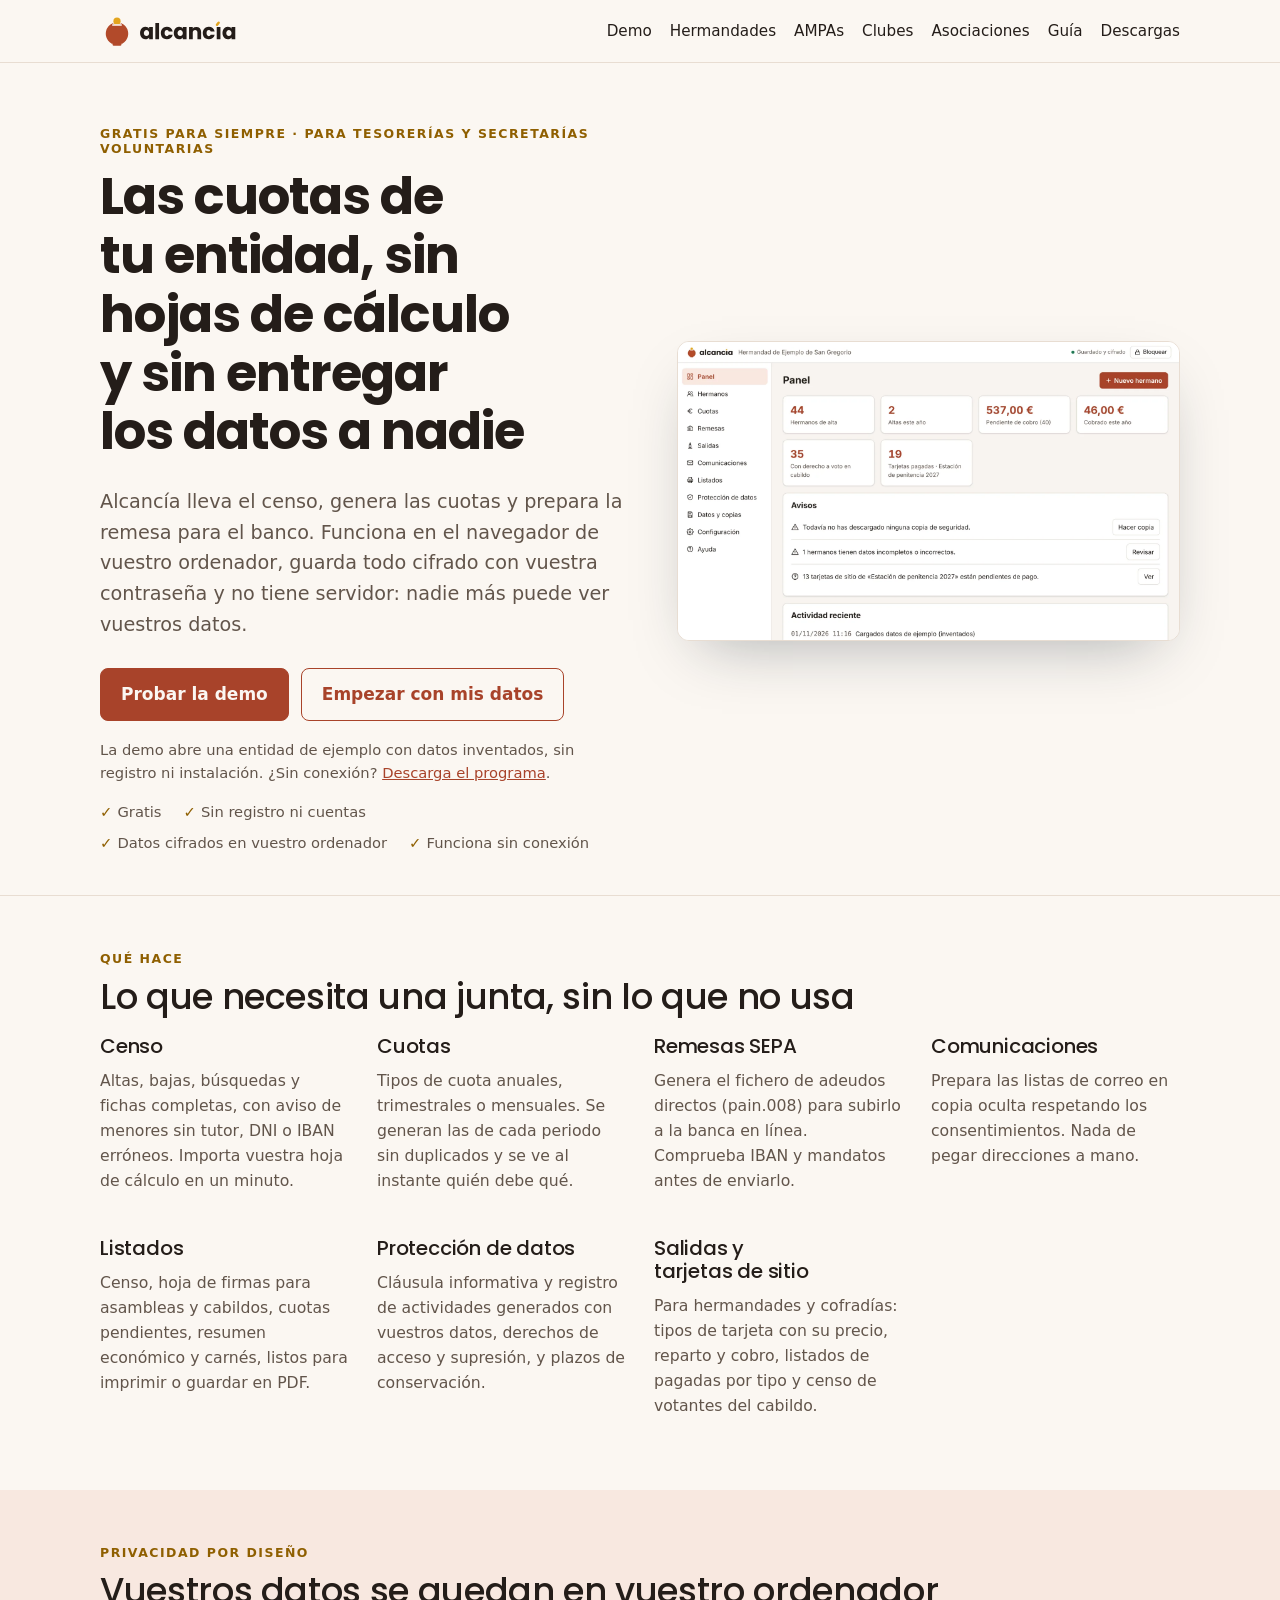
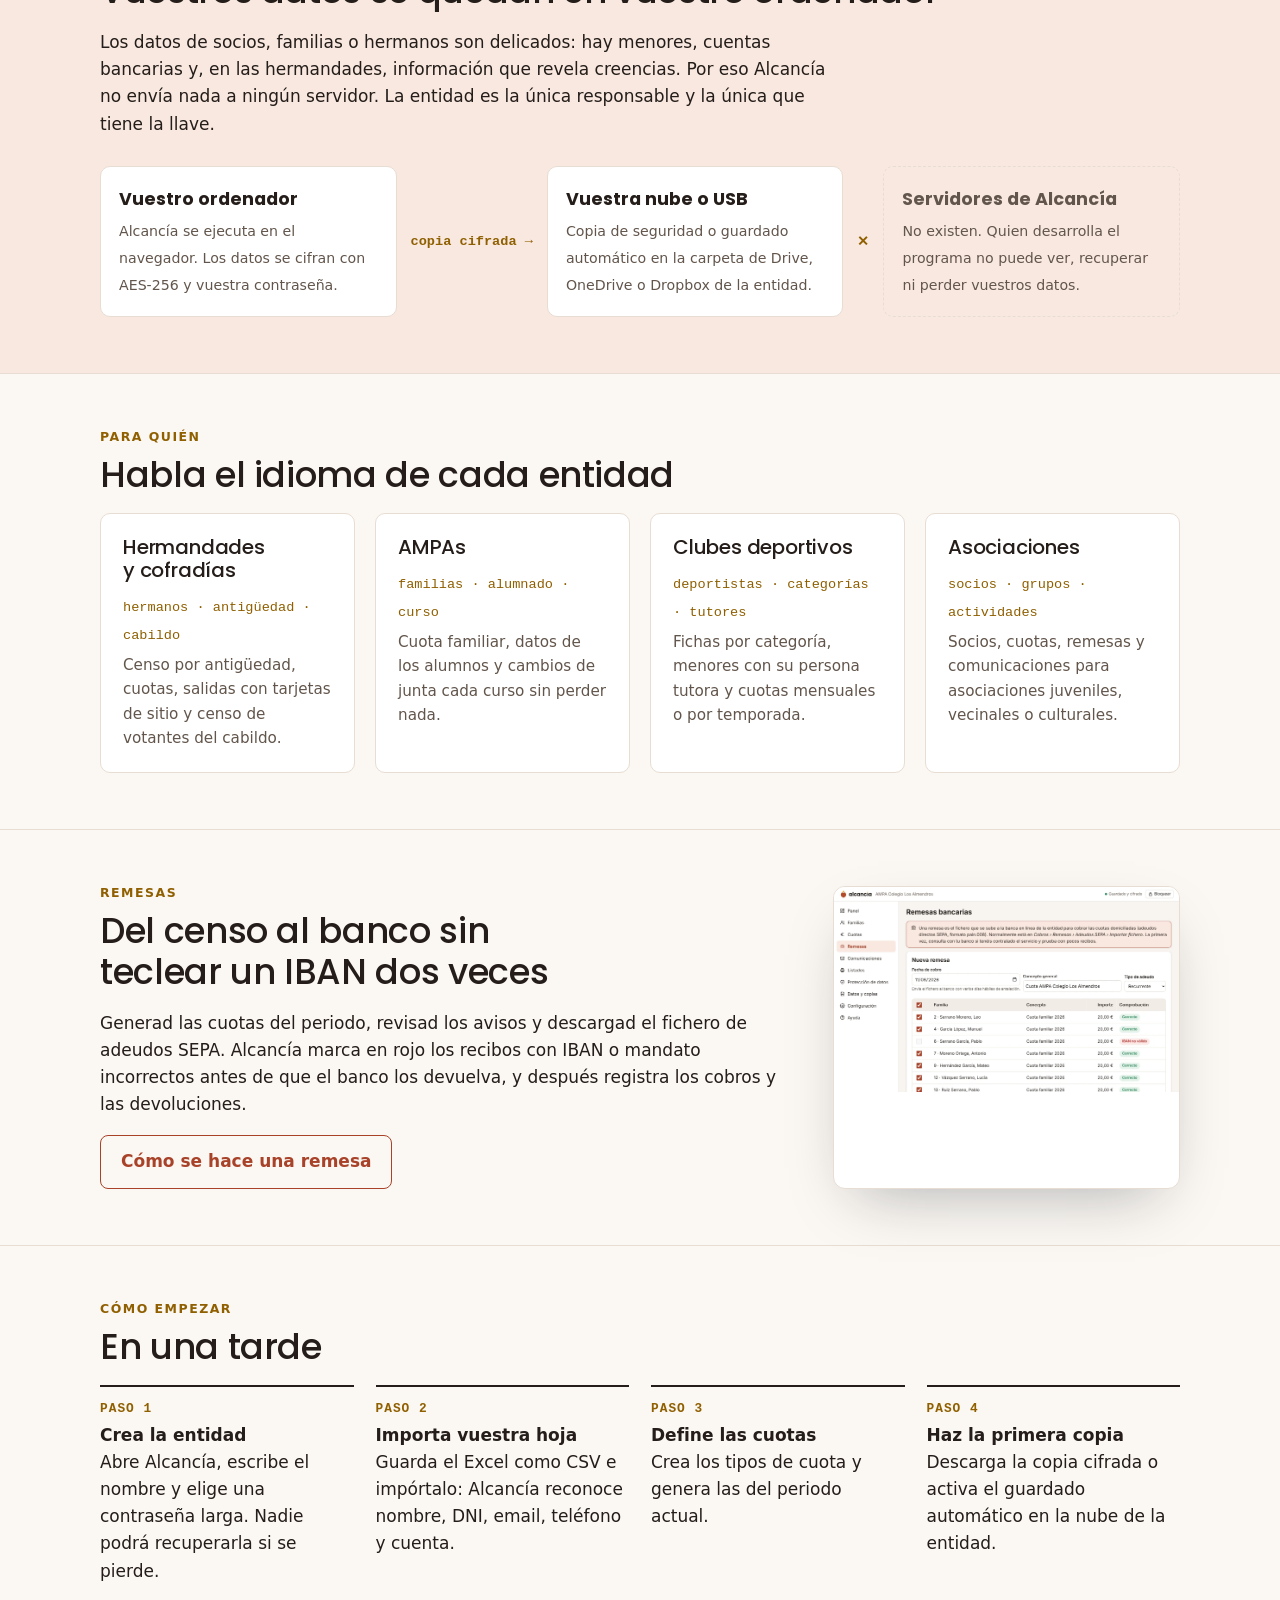
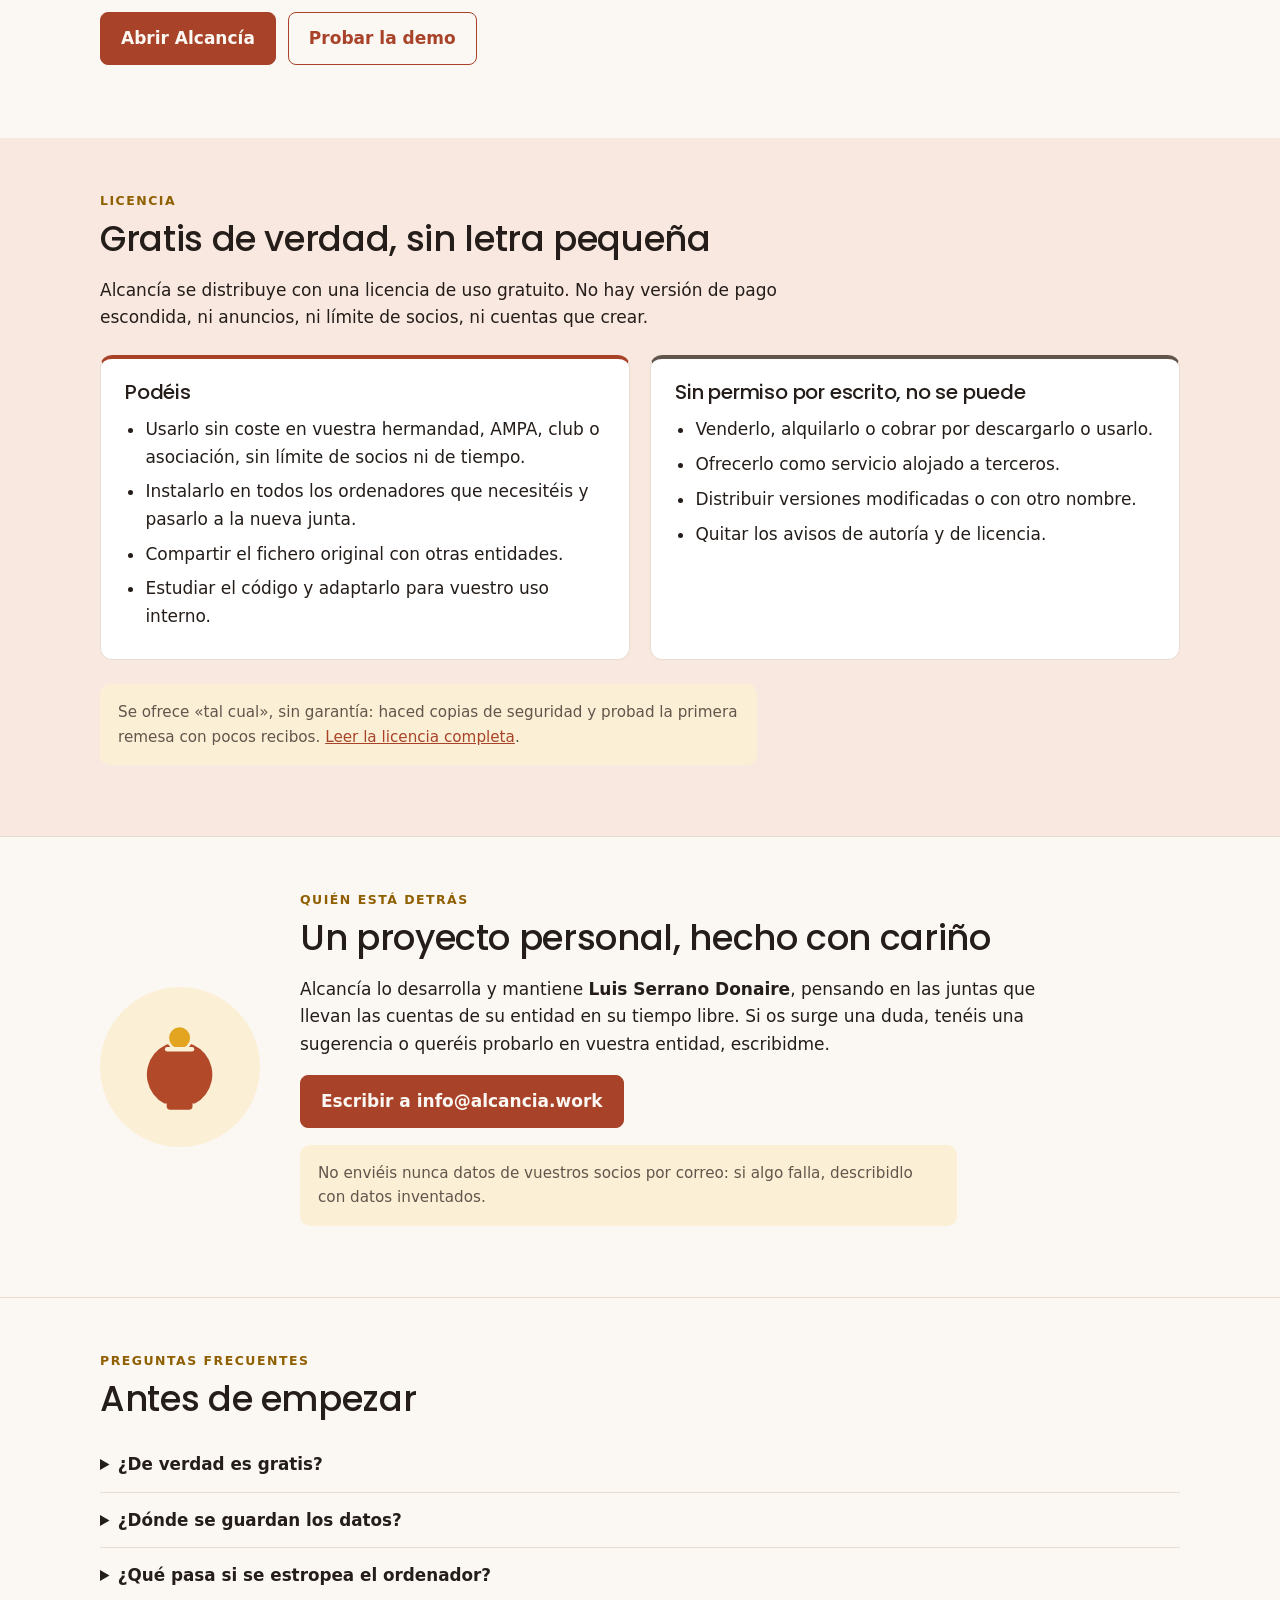
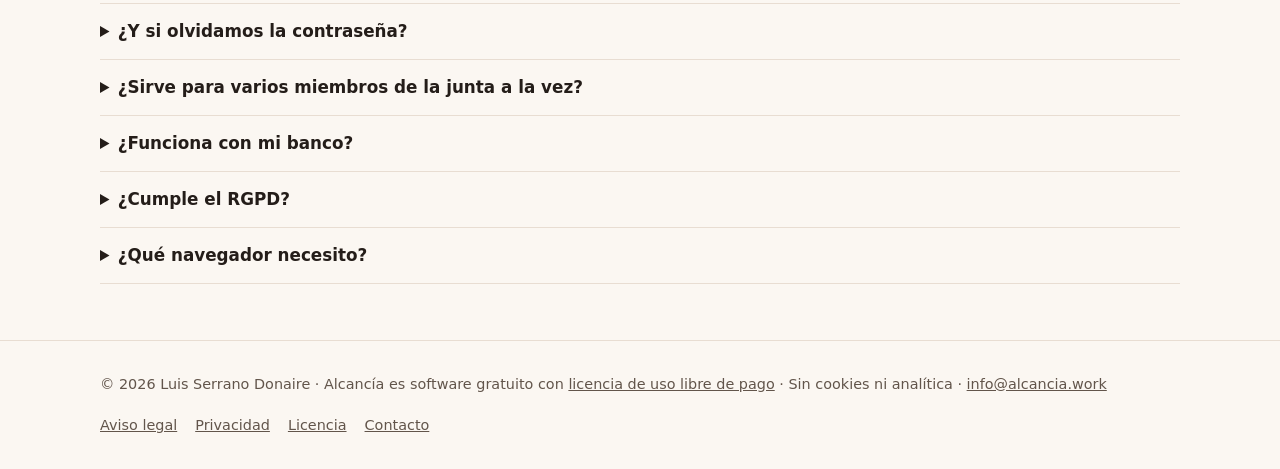
==== index.html @ 65de032d "v2.0 Versión inicial de Alcancía" ====
<!doctype html>
<html lang="es">
<head>
<meta charset="utf-8">
<meta name="viewport" content="width=device-width, initial-scale=1, viewport-fit=cover">
<title>Alcancía · Gestión de socios y cuotas</title>
<meta name="description" content="Alcancía: censo, cuotas, remesas SEPA y protección de datos para asociaciones, hermandades, AMPAs y clubes. Gratis, sin registro y con los datos en vuestro ordenador.">
<link rel="icon" href="data:image/svg+xml,%3Csvg xmlns=%22http://www.w3.org/2000/svg%22 viewBox=%220 0 100.0 100.0%22 width=%22100%22 height=%22100%22%3E%3Ctitle%3EAlcanc%C3%ADa%3C/title%3E%3Crect width=%22100%22 height=%22100%22 rx=%2222%22 fill=%22%23b24a2a%22/%3E%3Cg transform=%22translate%2815 15%29 scale%28.7%29%22%3E%3Cdefs%3E%3CclipPath id=%22ranura-a%22%3E%3Crect x=%220%22 y=%220%22 width=%22100%22 height=%2231%22/%3E%3C/clipPath%3E%3C/defs%3E%3Cpath fill=%22%23ffffff%22 d=%22M34.6 87.2A33 33 0 1 1 65.4 87.2Z%22/%3E%3Crect x=%2237%22 y=%2284.5%22 width=%2226%22 height=%229%22 rx=%223.5%22 fill=%22%23ffffff%22/%3E%3Cg clip-path=%22url%28%23ranura-a%29%22%3E%3Ccircle cx=%2250%22 cy=%2221%22 r=%2213.2%22 fill=%22%23b24a2a%22/%3E%3Ccircle cx=%2250%22 cy=%2221%22 r=%2210.6%22 fill=%22%23e3a51f%22/%3E%3C/g%3E%3Cpath d=%22M37.5 32.5H62.5%22 stroke=%22%23b24a2a%22 stroke-width=%224.6%22 stroke-linecap=%22round%22/%3E%3C/g%3E%3C/svg%3E">
<link rel="stylesheet" href="site.css">
</head>
<body>
<header class="cabecera"><div class="envoltorio"><a class="marca" href="index.html"><svg class="marca-logo" viewBox="0 0 405.9 100" role="img" aria-label="Alcancía" focusable="false"><defs><clipPath id="ranura-marca-logo"><rect x="0" y="0" width="100" height="31"/></clipPath></defs><path fill="var(--marca-barro,#b24a2a)" d="M34.6 87.2A33 33 0 1 1 65.4 87.2Z"/><rect x="37" y="84.5" width="26" height="9" rx="3.5" fill="var(--marca-barro,#b24a2a)"/><g clip-path="url(#ranura-marca-logo)"><circle cx="50" cy="21" r="13.2" fill="var(--marca-hueco,#fbf7f2)"/><circle cx="50" cy="21" r="10.6" fill="var(--marca-moneda,#e3a51f)"/></g><path d="M37.5 32.5H62.5" stroke="var(--marca-hueco,#fbf7f2)" stroke-width="4.6" stroke-linecap="round"/><path fill="var(--marca-tinta,#241d19)" d="M133.536 37.775999999999996Q137.312 37.775999999999996 140.16000000000003 39.312Q143.008 40.848 144.544 43.343999999999994V38.288H155.488V74.0H144.544V68.944Q142.944 71.44 140.096 72.976Q137.248 74.512 133.472 74.512Q129.12 74.512 125.536 72.24000000000001Q121.952 69.968 119.872 65.77600000000001Q117.792 61.584 117.792 56.08Q117.792 50.576 119.872 46.416Q121.952 42.256 125.536 40.016Q129.12 37.775999999999996 133.536 37.775999999999996ZM136.736 47.312Q133.472 47.312 131.2 49.647999999999996Q128.928 51.983999999999995 128.928 56.08Q128.928 60.176 131.2 62.576Q133.472 64.976 136.736 64.976Q140.0 64.976 142.272 62.608000000000004Q144.544 60.24 144.544 56.144Q144.544 52.048 142.272 49.68Q140.0 47.312 136.736 47.312ZM173.728 26.64V74.0H162.784V26.64ZM196.768 37.775999999999996Q203.488 37.775999999999996 208.0 41.296Q212.512 44.816 213.92000000000002 51.216H202.27200000000002Q200.8 47.120000000000005 196.57600000000002 47.120000000000005Q193.568 47.120000000000005 191.776 49.456Q189.984 51.792 189.984 56.144Q189.984 60.496 191.776 62.83200000000001Q193.568 65.168 196.57600000000002 65.168Q200.8 65.168 202.27200000000002 61.072H213.92000000000002Q212.512 67.344 207.96800000000002 70.928Q203.424 74.512 196.768 74.512Q191.52 74.512 187.45600000000002 72.27199999999999Q183.39200000000002 70.032 181.12 65.872Q178.848 61.712 178.848 56.144Q178.848 50.576 181.12 46.416Q183.39200000000002 42.256 187.45600000000002 40.016Q191.52 37.775999999999996 196.768 37.775999999999996ZM232.672 37.775999999999996Q236.448 37.775999999999996 239.296 39.312Q242.144 40.848 243.68 43.343999999999994V38.288H254.624V74.0H243.68V68.944Q242.07999999999998 71.44 239.23199999999997 72.976Q236.384 74.512 232.608 74.512Q228.256 74.512 224.672 72.24000000000001Q221.088 69.968 219.00799999999998 65.77600000000001Q216.928 61.584 216.928 56.08Q216.928 50.576 219.00799999999998 46.416Q221.088 42.256 224.672 40.016Q228.256 37.775999999999996 232.672 37.775999999999996ZM235.87199999999999 47.312Q232.608 47.312 230.336 49.647999999999996Q228.064 51.983999999999995 228.064 56.08Q228.064 60.176 230.336 62.576Q232.608 64.976 235.87199999999999 64.976Q239.136 64.976 241.40800000000002 62.608000000000004Q243.68 60.24 243.68 56.144Q243.68 52.048 241.40800000000002 49.68Q239.136 47.312 235.87199999999999 47.312ZM297.44 53.135999999999996V74.0H286.56V54.608000000000004Q286.56 51.024 284.704 49.04Q282.848 47.056 279.712 47.056Q276.576 47.056 274.72 49.04Q272.864 51.024 272.864 54.608000000000004V74.0H261.92V38.288H272.864V43.024Q274.528 40.656 277.34400000000005 39.28Q280.16 37.903999999999996 283.68 37.903999999999996Q289.952 37.903999999999996 293.696 41.967999999999996Q297.44 46.032 297.44 53.135999999999996ZM320.15999999999997 37.775999999999996Q326.88 37.775999999999996 331.392 41.296Q335.904 44.816 337.312 51.216H325.664Q324.192 47.120000000000005 319.96799999999996 47.120000000000005Q316.96 47.120000000000005 315.168 49.456Q313.376 51.792 313.376 56.144Q313.376 60.496 315.168 62.83200000000001Q316.96 65.168 319.96799999999996 65.168Q324.192 65.168 325.664 61.072H337.312Q335.904 67.344 331.36 70.928Q326.816 74.512 320.15999999999997 74.512Q314.912 74.512 310.84799999999996 72.27199999999999Q306.784 70.032 304.51199999999994 65.872Q302.23999999999995 61.712 302.23999999999995 56.144Q302.23999999999995 50.576 304.51199999999994 46.416Q306.784 42.256 310.84799999999996 40.016Q314.912 37.775999999999996 320.15999999999997 37.775999999999996Z M354.27200000000005 38.288V74.0H343.32800000000003V38.288Z M375.968 37.775999999999996Q379.744 37.775999999999996 382.592 39.312Q385.44 40.848 386.976 43.343999999999994V38.288H397.92V74.0H386.976V68.944Q385.37600000000003 71.44 382.528 72.976Q379.68 74.512 375.904 74.512Q371.552 74.512 367.968 72.24000000000001Q364.384 69.968 362.304 65.77600000000001Q360.224 61.584 360.224 56.08Q360.224 50.576 362.304 46.416Q364.384 42.256 367.968 40.016Q371.552 37.775999999999996 375.968 37.775999999999996ZM379.168 47.312Q375.904 47.312 373.632 49.647999999999996Q371.36 51.983999999999995 371.36 56.08Q371.36 60.176 373.632 62.576Q375.904 64.976 379.168 64.976Q382.432 64.976 384.704 62.608000000000004Q386.976 60.24 386.976 56.144Q386.976 52.048 384.704 49.68Q382.432 47.312 379.168 47.312Z"/><rect x="342.88" y="21.33" width="7.36" height="14.72" rx="3.68" fill="var(--marca-moneda,#e3a51f)" transform="rotate(40 346.56 28.69)"/></svg></a><nav aria-label="Principal"><a href="demo/">Demo</a><a href="hermandades.html">Hermandades</a><a href="ampas.html">AMPAs</a><a href="clubes.html">Clubes</a><a href="asociaciones.html">Asociaciones</a><a href="guia.html">Guía</a><a href="descargas.html">Descargas</a></nav></div></header>
<main>
<div class="envoltorio portada">
<div><p class="antetitulo">Gratis para siempre · Para tesorerías y secretarías voluntarias</p>
<h1>Las cuotas de tu entidad, sin hojas de cálculo y sin entregar los datos a nadie</h1>
<p class="entradilla">Alcancía lleva el censo, genera las cuotas y prepara la remesa para el banco. Funciona en el navegador de vuestro ordenador, guarda todo cifrado con vuestra contraseña y no tiene servidor: nadie más puede ver vuestros datos.</p>
<div class="acciones"><a class="boton lleno" href="demo/">Probar la demo</a><a class="boton" href="app/">Empezar con mis datos</a></div>
<p class="nota-demo">La demo abre una entidad de ejemplo con datos inventados, sin registro ni instalación. ¿Sin conexión? <a href="descargas.html">Descarga el programa</a>.</p>
<ul class="garantias"><li>Gratis</li><li>Sin registro ni cuentas</li><li>Datos cifrados en vuestro ordenador</li><li>Funciona sin conexión</li></ul></div>
<figure class="captura" style="margin:0"><img src="img/panel.webp" width="1600" height="950" alt="Panel de Alcancía con el número de hermanos de alta, las cuotas pendientes y los avisos de la hermandad de ejemplo"></figure>
</div>
<section class="seccion"><div class="envoltorio"><p class="antetitulo">Qué hace</p><h2>Lo que necesita una junta, sin lo que no usa</h2>
<div class="rejilla"><div class="funcion"><h3>Censo</h3><p>Altas, bajas, búsquedas y fichas completas, con aviso de menores sin tutor, DNI o IBAN erróneos. Importa vuestra hoja de cálculo en un minuto.</p></div><div class="funcion"><h3>Cuotas</h3><p>Tipos de cuota anuales, trimestrales o mensuales. Se generan las de cada periodo sin duplicados y se ve al instante quién debe qué.</p></div><div class="funcion"><h3>Remesas SEPA</h3><p>Genera el fichero de adeudos directos (pain.008) para subirlo a la banca en línea. Comprueba IBAN y mandatos antes de enviarlo.</p></div><div class="funcion"><h3>Comunicaciones</h3><p>Prepara las listas de correo en copia oculta respetando los consentimientos. Nada de pegar direcciones a mano.</p></div><div class="funcion"><h3>Listados</h3><p>Censo, hoja de firmas para asambleas y cabildos, cuotas pendientes, resumen económico y carnés, listos para imprimir o guardar en PDF.</p></div><div class="funcion"><h3>Protección de datos</h3><p>Cláusula informativa y registro de actividades generados con vuestros datos, derechos de acceso y supresión, y plazos de conservación.</p></div><div class="funcion"><h3>Salidas y tarjetas de sitio</h3><p>Para hermandades y cofradías: tipos de tarjeta con su precio, reparto y cobro, listados de pagadas por tipo y censo de votantes del cabildo.</p></div></div></div></section>
<section class="seccion tinte"><div class="envoltorio"><p class="antetitulo">Privacidad por diseño</p><h2>Vuestros datos se quedan en vuestro ordenador</h2>
<p>Los datos de socios, familias o hermanos son delicados: hay menores, cuentas bancarias y, en las hermandades, información que revela creencias. Por eso Alcancía no envía nada a ningún servidor. La entidad es la única responsable y la única que tiene la llave.</p>
<div class="esquema" aria-label="Esquema de dónde se guardan los datos">
<div class="nodo"><strong>Vuestro ordenador</strong><small>Alcancía se ejecuta en el navegador. Los datos se cifran con AES-256 y vuestra contraseña.</small></div>
<div class="flecha" aria-hidden="true">copia cifrada →</div>
<div class="nodo"><strong>Vuestra nube o USB</strong><small>Copia de seguridad o guardado automático en la carpeta de Drive, OneDrive o Dropbox de la entidad.</small></div>
<div class="flecha" aria-hidden="true">✕</div>
<div class="nodo tachado"><strong>Servidores de Alcancía</strong><small>No existen. Quien desarrolla el programa no puede ver, recuperar ni perder vuestros datos.</small></div>
</div></div></section>
<section class="seccion"><div class="envoltorio"><p class="antetitulo">Para quién</p><h2>Habla el idioma de cada entidad</h2>
<div class="perfiles"><a class="perfil" href="hermandades.html"><h3>Hermandades y cofradías</h3><span class="vocablos">hermanos · antigüedad · cabildo</span><p>Censo por antigüedad, cuotas, salidas con tarjetas de sitio y censo de votantes del cabildo.</p></a><a class="perfil" href="ampas.html"><h3>AMPAs</h3><span class="vocablos">familias · alumnado · curso</span><p>Cuota familiar, datos de los alumnos y cambios de junta cada curso sin perder nada.</p></a><a class="perfil" href="clubes.html"><h3>Clubes deportivos</h3><span class="vocablos">deportistas · categorías · tutores</span><p>Fichas por categoría, menores con su persona tutora y cuotas mensuales o por temporada.</p></a><a class="perfil" href="asociaciones.html"><h3>Asociaciones</h3><span class="vocablos">socios · grupos · actividades</span><p>Socios, cuotas, remesas y comunicaciones para asociaciones juveniles, vecinales o culturales.</p></a></div></div></section>
<section class="seccion"><div class="envoltorio ficha-perfil"><div><p class="antetitulo">Remesas</p><h2>Del censo al banco sin teclear un IBAN dos veces</h2>
<p>Generad las cuotas del periodo, revisad los avisos y descargad el fichero de adeudos SEPA. Alcancía marca en rojo los recibos con IBAN o mandato incorrectos antes de que el banco los devuelva, y después registra los cobros y las devoluciones.</p>
<a class="boton" href="guia.html#remesas">Cómo se hace una remesa</a></div>
<figure class="captura" style="margin:0"><img src="img/remesa.webp" width="1600" height="950" loading="lazy" alt="Pantalla de nueva remesa con los recibos seleccionados y uno marcado con IBAN no válido"></figure></div></section>
<section class="seccion"><div class="envoltorio"><p class="antetitulo">Cómo empezar</p><h2>En una tarde</h2>
<ol class="pasos"><li><strong>Crea la entidad</strong><br>Abre Alcancía, escribe el nombre y elige una contraseña larga. Nadie podrá recuperarla si se pierde.</li>
<li><strong>Importa vuestra hoja</strong><br>Guarda el Excel como CSV e impórtalo: Alcancía reconoce nombre, DNI, email, teléfono y cuenta.</li>
<li><strong>Define las cuotas</strong><br>Crea los tipos de cuota y genera las del periodo actual.</li>
<li><strong>Haz la primera copia</strong><br>Descarga la copia cifrada o activa el guardado automático en la nube de la entidad.</li></ol>
<div class="acciones"><a class="boton lleno" href="app/">Abrir Alcancía</a><a class="boton" href="demo/">Probar la demo</a></div></div></section>
<section class="seccion tinte" id="licencia"><div class="envoltorio"><p class="antetitulo">Licencia</p><h2>Gratis de verdad, sin letra pequeña</h2>
<p>Alcancía se distribuye con una licencia de uso gratuito. No hay versión de pago escondida, ni anuncios, ni límite de socios, ni cuentas que crear.</p>
<div class="licencia-cols">
<div class="lic si"><h3>Podéis</h3><ul><li>Usarlo sin coste en vuestra hermandad, AMPA, club o asociación, sin límite de socios ni de tiempo.</li><li>Instalarlo en todos los ordenadores que necesitéis y pasarlo a la nueva junta.</li><li>Compartir el fichero original con otras entidades.</li><li>Estudiar el código y adaptarlo para vuestro uso interno.</li></ul></div>
<div class="lic no"><h3>Sin permiso por escrito, no se puede</h3><ul><li>Venderlo, alquilarlo o cobrar por descargarlo o usarlo.</li><li>Ofrecerlo como servicio alojado a terceros.</li><li>Distribuir versiones modificadas o con otro nombre.</li><li>Quitar los avisos de autoría y de licencia.</li></ul></div>
</div>
<p class="nota">Se ofrece «tal cual», sin garantía: haced copias de seguridad y probad la primera remesa con pocos recibos. <a href="licencia.html">Leer la licencia completa</a>.</p></div></section>
<section class="seccion"><div class="envoltorio autor"><div class="autor-marca"><svg class="autor-simbolo" viewBox="0 0 100 100" aria-hidden="true" focusable="false"><defs><clipPath id="ranura-autor-simbolo"><rect x="0" y="0" width="100" height="31"/></clipPath></defs><path fill="var(--marca-barro, #b24a2a)" d="M34.6 87.2A33 33 0 1 1 65.4 87.2Z"/><rect x="37" y="84.5" width="26" height="9" rx="3.5" fill="var(--marca-barro, #b24a2a)"/><g clip-path="url(#ranura-autor-simbolo)"><circle cx="50" cy="21" r="13.2" fill="var(--marca-hueco, #fbf7f2)"/><circle cx="50" cy="21" r="10.6" fill="var(--marca-moneda, #e3a51f)"/></g><path d="M37.5 32.5H62.5" stroke="var(--marca-hueco, #fbf7f2)" stroke-width="4.6" stroke-linecap="round"/></svg></div><div>
<p class="antetitulo">Quién está detrás</p><h2>Un proyecto personal, hecho con cariño</h2>
<p>Alcancía lo desarrolla y mantiene <strong>Luis Serrano Donaire</strong>, pensando en las juntas que llevan las cuentas de su entidad en su tiempo libre. Si os surge una duda, tenéis una sugerencia o queréis probarlo en vuestra entidad, escribidme.</p>
<p class="contacto-autor"><a class="boton lleno" href="mailto:info@alcancia.work">Escribir a info@alcancia.work</a></p>
<p class="nota">No enviéis nunca datos de vuestros socios por correo: si algo falla, describidlo con datos inventados.</p></div></div></section>
<section class="seccion"><div class="envoltorio"><p class="antetitulo">Preguntas frecuentes</p><h2>Antes de empezar</h2>
<details><summary>¿De verdad es gratis?</summary><p>Sí. La versión que funciona en vuestro ordenador es gratuita para entidades sin ánimo de lucro. Si en el futuro hay una versión en la nube para varias personas de la junta, será opcional.</p></details><details><summary>¿Dónde se guardan los datos?</summary><p>En el navegador del ordenador donde trabajáis, cifrados con vuestra contraseña. Además podéis descargar copias cifradas o activar el guardado automático en un fichero dentro de la nube de la entidad.</p></details><details><summary>¿Qué pasa si se estropea el ordenador?</summary><p>Abrís la última copia en otro ordenador con la misma contraseña. Por eso el programa os recuerda hacer copia cada semana.</p></details><details><summary>¿Y si olvidamos la contraseña?</summary><p>No se puede recuperar: es lo que garantiza que nadie más pueda leer los datos. Guardadla en un lugar seguro de la entidad y cambiadla en cada relevo de junta.</p></details><details><summary>¿Sirve para varios miembros de la junta a la vez?</summary><p>Cada persona trabaja con su copia; para compartir, se entrega la copia cifrada. Si preferís sincronizar, activad el guardado automático en una carpeta compartida y trabajad por turnos.</p></details><details><summary>¿Funciona con mi banco?</summary><p>El fichero de remesas sigue el estándar europeo de adeudos directos SEPA (pain.008.001.02) que aceptan los bancos españoles. La primera vez, comprobad con vuestra oficina que tenéis contratado el servicio de adeudos y probad con pocos recibos.</p></details><details><summary>¿Cumple el RGPD?</summary><p>Alcancía os ayuda a cumplirlo: cifra los datos, no los cede a nadie, genera la cláusula informativa y el registro de actividades y permite atender los derechos de acceso y supresión. La responsable del tratamiento es siempre la entidad; en Descargas tenéis un kit de plantillas.</p></details><details><summary>¿Qué navegador necesito?</summary><p>Chrome o Edge actualizados, en Windows, macOS o Linux. Firefox y Safari funcionan, pero no permiten el guardado automático en un fichero.</p></details></div></section>
</main>
<footer class="pie"><div class="envoltorio"><span>© 2026 Luis Serrano Donaire · Alcancía es software gratuito con <a href="licencia.html">licencia de uso libre de pago</a> · Sin cookies ni analítica · <a href="mailto:info@alcancia.work">info@alcancia.work</a></span>
<nav aria-label="Legal"><a href="aviso-legal.html">Aviso legal</a><a href="privacidad.html">Privacidad</a><a href="licencia.html">Licencia</a><a href="guia.html#contacto">Contacto</a></nav></div></footer>
</body>
</html>
---- site.css ----
/* Alcancía · web del proyecto
   Identidad: barro de alcancía (terracota), el oro de la moneda y papel cálido. Títulos en Poppins.
   La web no carga nada de terceros (coherente con la promesa de privacidad): la fuente se sirve desde aquí. */
@font-face { font-family: "Poppins"; font-weight: 500; font-style: normal; font-display: swap; src: url(fuentes/poppins-500.woff) format("woff"); }
@font-face { font-family: "Poppins"; font-weight: 700; font-style: normal; font-display: swap; src: url(fuentes/poppins-700.woff) format("woff"); }
:root {
  --papel: #fbf7f2; --superficie: #ffffff; --tinta: #241d19; --tinta-2: #62554b; --linea: #e8ddd2;
  --azul: #a8432a; --azul-suave: #f8e8e0; --sello: #8f5f00; --sello-suave: #fbf0d6;
  --marca-barro: #b24a2a; --marca-moneda: #e3a51f; --marca-canto: #b97f0c; --marca-tinta: #241d19; --marca-hueco: var(--papel);
  --f-titulo: "Poppins", system-ui, -apple-system, "Segoe UI", Roboto, sans-serif;
  --f-texto: system-ui, -apple-system, "Segoe UI", Roboto, Ubuntu, "Helvetica Neue", Arial, sans-serif;
  --f-dato: ui-monospace, "SF Mono", Consolas, "Liberation Mono", monospace;
  color-scheme: light;
}
@media (prefers-color-scheme: dark) {
  :root { --papel: #17120f; --superficie: #211a16; --tinta: #f3ece6; --tinta-2: #bcaea2; --linea: #3a2f28;
    --azul: #f0906c; --azul-suave: #3b2219; --sello: #f2c35a; --sello-suave: #3a2c10;
    --marca-barro: #f0906c; --marca-moneda: #f2c35a; --marca-tinta: #f3ece6; color-scheme: dark; }
}
* { box-sizing: border-box; }
html { scroll-behavior: smooth; }
@media (prefers-reduced-motion: reduce) { html { scroll-behavior: auto; } }
body { margin: 0; background: var(--papel); color: var(--tinta); font: 17px/1.6 var(--f-texto); }
a { color: var(--azul); }
:focus-visible { outline: 3px solid var(--sello); outline-offset: 2px; }
img { max-width: 100%; height: auto; display: block; }
.envoltorio { max-width: 1120px; margin: 0 auto; padding-left: max(20px, env(safe-area-inset-left, 0px)); padding-right: max(20px, env(safe-area-inset-right, 0px)); }
h1, h2, h3 { font-family: var(--f-titulo); font-weight: 700; line-height: 1.15; text-wrap: balance; margin: 0 0 .5em; }
h1 { font-size: clamp(2rem, 4.4vw, 3.2rem); letter-spacing: -.02em; }
h2, h3 { font-weight: 500; letter-spacing: -.01em; }
h2 { font-size: clamp(1.6rem, 3vw, 2.2rem); }
h3 { font-size: 1.25rem; }
p { margin: 0 0 1em; max-width: 68ch; }
.antetitulo { font: 600 .78rem/1.2 var(--f-texto); text-transform: uppercase; letter-spacing: .12em; color: var(--sello); margin-bottom: .8em; }

/* cabecera */
.cabecera { border-bottom: 1px solid var(--linea); background: var(--papel); position: sticky; top: 0; z-index: 5; }
.cabecera .envoltorio { display: flex; align-items: center; gap: 22px; padding-block: 14px; flex-wrap: wrap; }
.marca { display: flex; align-items: center; gap: 10px; font: 700 1.25rem var(--f-titulo); color: var(--tinta); text-decoration: none; }
.marca svg.marca-logo { width: auto; height: 34px; display: block; }
.cabecera nav { display: flex; gap: 18px; flex-wrap: wrap; flex: 1; justify-content: flex-end; }
.cabecera nav a { color: var(--tinta); text-decoration: none; font-size: .95rem; }
.cabecera nav a:hover, .cabecera nav a[aria-current] { color: var(--azul); text-decoration: underline; text-underline-offset: 4px; }

.boton { display: inline-flex; align-items: center; gap: 8px; padding: 12px 20px; border-radius: 8px; font-weight: 600; text-decoration: none; border: 1.5px solid var(--azul); color: var(--azul); background: transparent; }
.boton.lleno { background: var(--azul); color: var(--papel); }
.boton:hover { filter: brightness(1.08); }
.acciones { display: flex; gap: 12px; flex-wrap: wrap; margin: 1.6em 0 1em; }

/* portada */
.portada { padding-block: 64px 40px; display: grid; grid-template-columns: 1.05fr 1fr; gap: 48px; align-items: center; }
.portada > * { min-width: 0; }
.entradilla { font-size: 1.2rem; color: var(--tinta-2); }
.garantias { list-style: none; padding: 0; margin: 0; display: flex; gap: 8px 22px; flex-wrap: wrap; font-size: .92rem; color: var(--tinta-2); }
.garantias li::before { content: "✓ "; color: var(--sello); font-weight: 700; }
.captura { border-radius: 12px; border: 1px solid var(--linea); box-shadow: 0 24px 60px -24px rgba(20, 33, 46, .35); overflow: hidden; background: var(--superficie); }
@media (max-width: 880px) { .portada { grid-template-columns: 1fr; padding-block: 36px 24px; } }

.seccion { padding-block: 56px; border-top: 1px solid var(--linea); }
.seccion.tinte { background: var(--azul-suave); border-top: 0; }
.rejilla { display: grid; gap: 28px; grid-template-columns: repeat(auto-fit, minmax(240px, 1fr)); }
.rejilla > * { min-width: 0; }
.funcion h3 { display: flex; gap: 10px; align-items: baseline; }
.funcion h3 span { font: 600 .8rem var(--f-dato); color: var(--sello); }
.funcion p { color: var(--tinta-2); font-size: .98rem; }

/* esquema de privacidad */
.esquema { display: grid; grid-template-columns: 1fr auto 1fr auto 1fr; gap: 14px; align-items: center; margin-top: 28px; }
.nodo { background: var(--superficie); border: 1px solid var(--linea); border-radius: 10px; padding: 18px; min-width: 0; }
.nodo strong { display: block; font-family: var(--f-titulo); font-size: 1.1rem; margin-bottom: 4px; }
.nodo small { color: var(--tinta-2); }
.nodo.tachado { border-style: dashed; color: var(--tinta-2); background: transparent; }
.flecha { font: 600 .85rem var(--f-dato); color: var(--sello); text-align: center; }
@media (max-width: 780px) { .esquema { grid-template-columns: 1fr; } .flecha { transform: none; } }

.perfiles { display: grid; gap: 20px; grid-template-columns: repeat(auto-fit, minmax(220px, 1fr)); }
.perfil { display: block; padding: 22px; border: 1px solid var(--linea); border-radius: 10px; background: var(--superficie); text-decoration: none; color: var(--tinta); }
.perfil:hover { border-color: var(--azul); }
.perfil .vocablos { font: .85rem var(--f-dato); color: var(--sello); }
.perfil p { color: var(--tinta-2); font-size: .95rem; margin: .4em 0 0; }

.pasos { counter-reset: paso; list-style: none; padding: 0; display: grid; gap: 22px; grid-template-columns: repeat(auto-fit, minmax(230px, 1fr)); }
.pasos li { counter-increment: paso; border-top: 2px solid var(--tinta); padding-top: 14px; }
.pasos li::before { content: "Paso " counter(paso); display: block; font: 600 .8rem var(--f-dato); color: var(--sello); text-transform: uppercase; letter-spacing: .08em; margin-bottom: 6px; }

details { border-bottom: 1px solid var(--linea); padding: 14px 0; }
summary { cursor: pointer; font-weight: 600; font-size: 1.05rem; }
details p { margin: .6em 0 0; color: var(--tinta-2); }

.ficha-perfil { display: grid; grid-template-columns: 2fr 1fr; gap: 40px; }
.ficha-perfil > * { min-width: 0; }
.tabla { overflow-x: auto; }
.tabla table { border-collapse: collapse; width: 100%; font-size: .95rem; }
.tabla th, .tabla td { text-align: left; padding: 10px 12px; border-bottom: 1px solid var(--linea); vertical-align: top; }
.tabla th { font-weight: 600; background: var(--azul-suave); }
.nota { background: var(--sello-suave); border-left: 0; border-radius: 10px; padding: 16px 18px; font-size: .95rem; }
@media (max-width: 880px) { .ficha-perfil { grid-template-columns: 1fr; } }

.documento { max-width: 760px; padding-block: 48px; }
.documento h2 { margin-top: 1.6em; font-size: 1.5rem; }
.documento li { margin-bottom: .4em; }
code, .dato { font-family: var(--f-dato); font-size: .92em; background: var(--azul-suave); padding: 1px 6px; border-radius: 4px; }

.pie { border-top: 1px solid var(--linea); padding-block: 32px; font-size: .9rem; color: var(--tinta-2); }
.pie .envoltorio { display: flex; gap: 18px 32px; flex-wrap: wrap; justify-content: space-between; }
.pie nav { display: flex; gap: 18px; flex-wrap: wrap; }
.pie a { color: var(--tinta-2); }

/* licencia y autoría (portada) */
.licencia-cols { display: grid; grid-template-columns: repeat(auto-fit, minmax(280px, 1fr)); gap: 20px; margin: 24px 0; }
.lic { background: var(--superficie); border: 1px solid var(--linea); border-radius: 12px; padding: 22px 24px; min-width: 0; }
.lic h3 { margin-bottom: .6em; }
.lic ul { margin: 0; padding-left: 1.2em; } .lic li { margin-bottom: .45em; }
.lic.si { border-top: 4px solid var(--azul); } .lic.no { border-top: 4px solid var(--tinta-2); }
.nota { color: var(--tinta-2); font-size: .95rem; }
.autor { display: grid; grid-template-columns: 160px 1fr; gap: 40px; align-items: center; }
.autor > div { min-width: 0; }
.autor-marca { background: var(--sello-suave); border-radius: 50%; aspect-ratio: 1; display: grid; place-items: center; max-width: 160px; --marca-hueco: var(--sello-suave); }
.autor-simbolo { width: 62%; height: auto; }
@media (max-width: 640px) { .autor { grid-template-columns: 1fr; gap: 20px; } .autor-marca { max-width: 110px; } }
.pie a { color: inherit; }
.nota-demo { color: var(--tinta-2); font-size: .92rem; margin-top: 12px; }
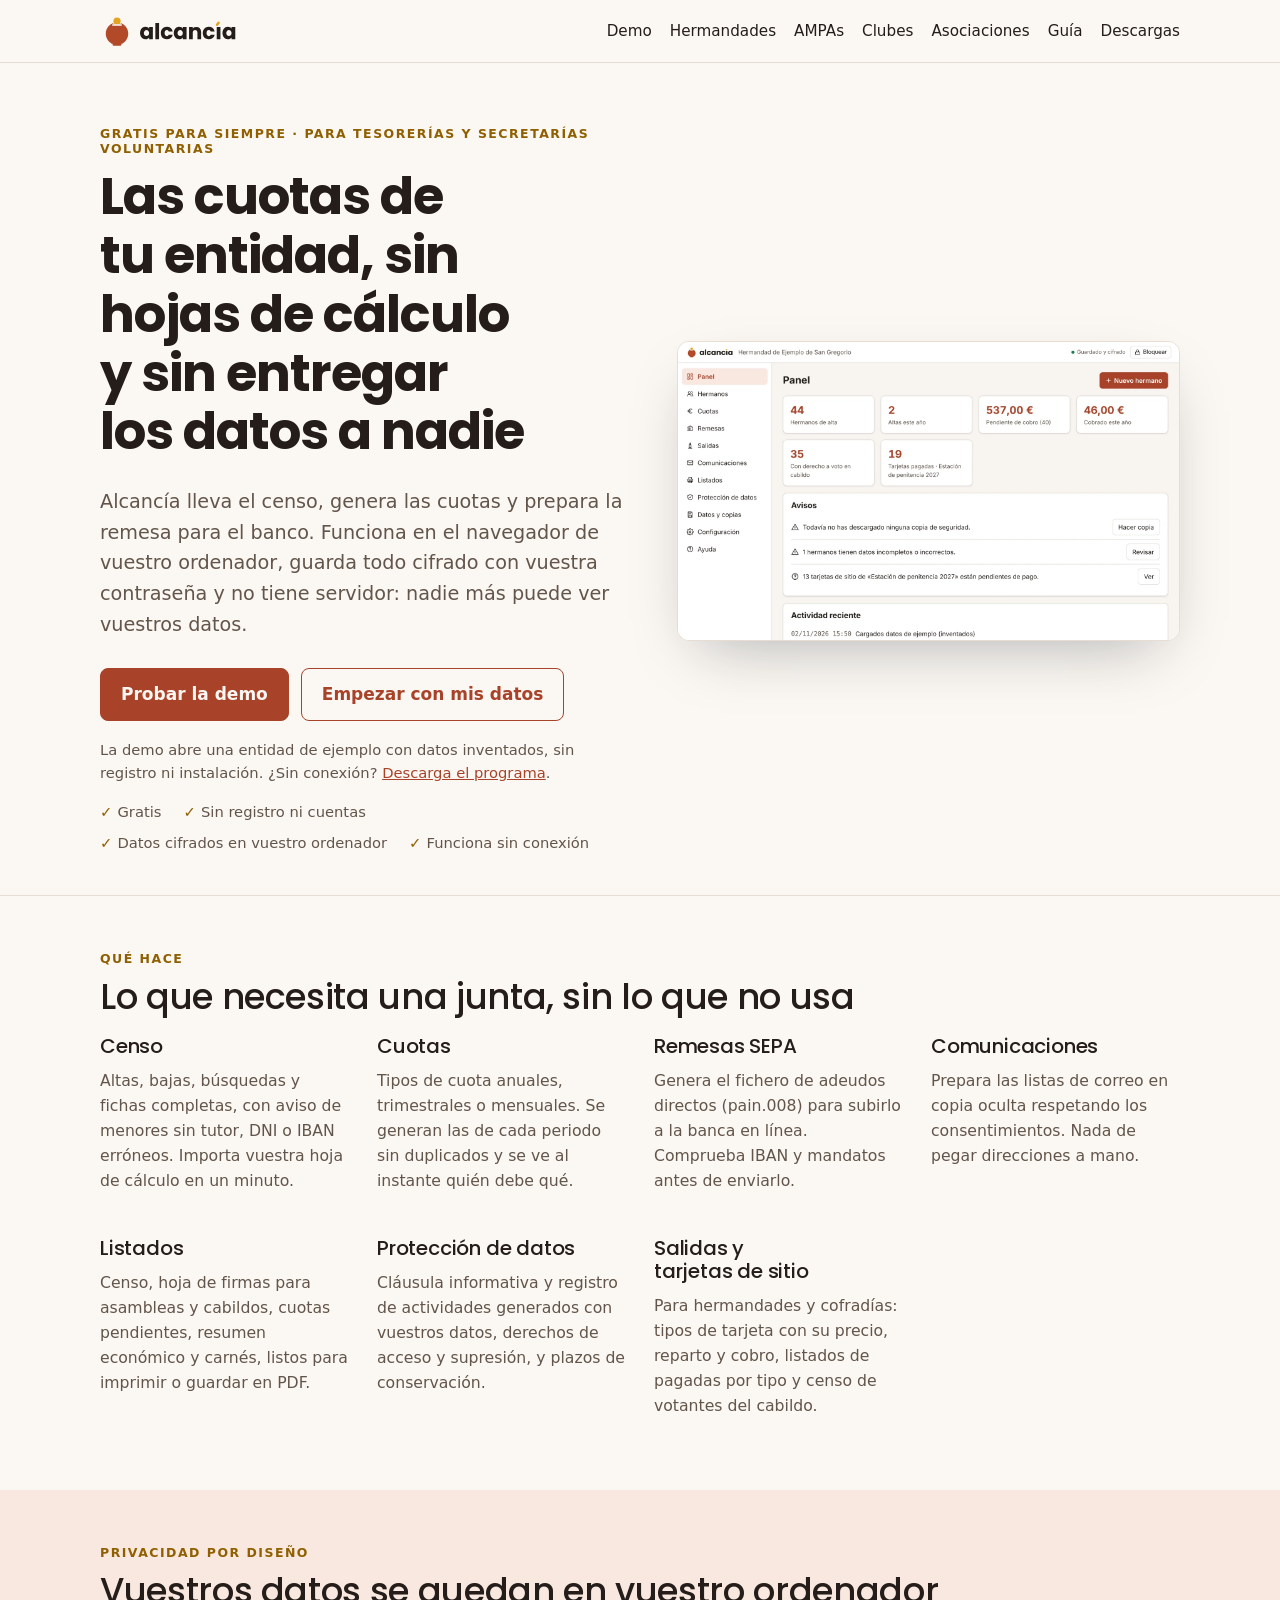
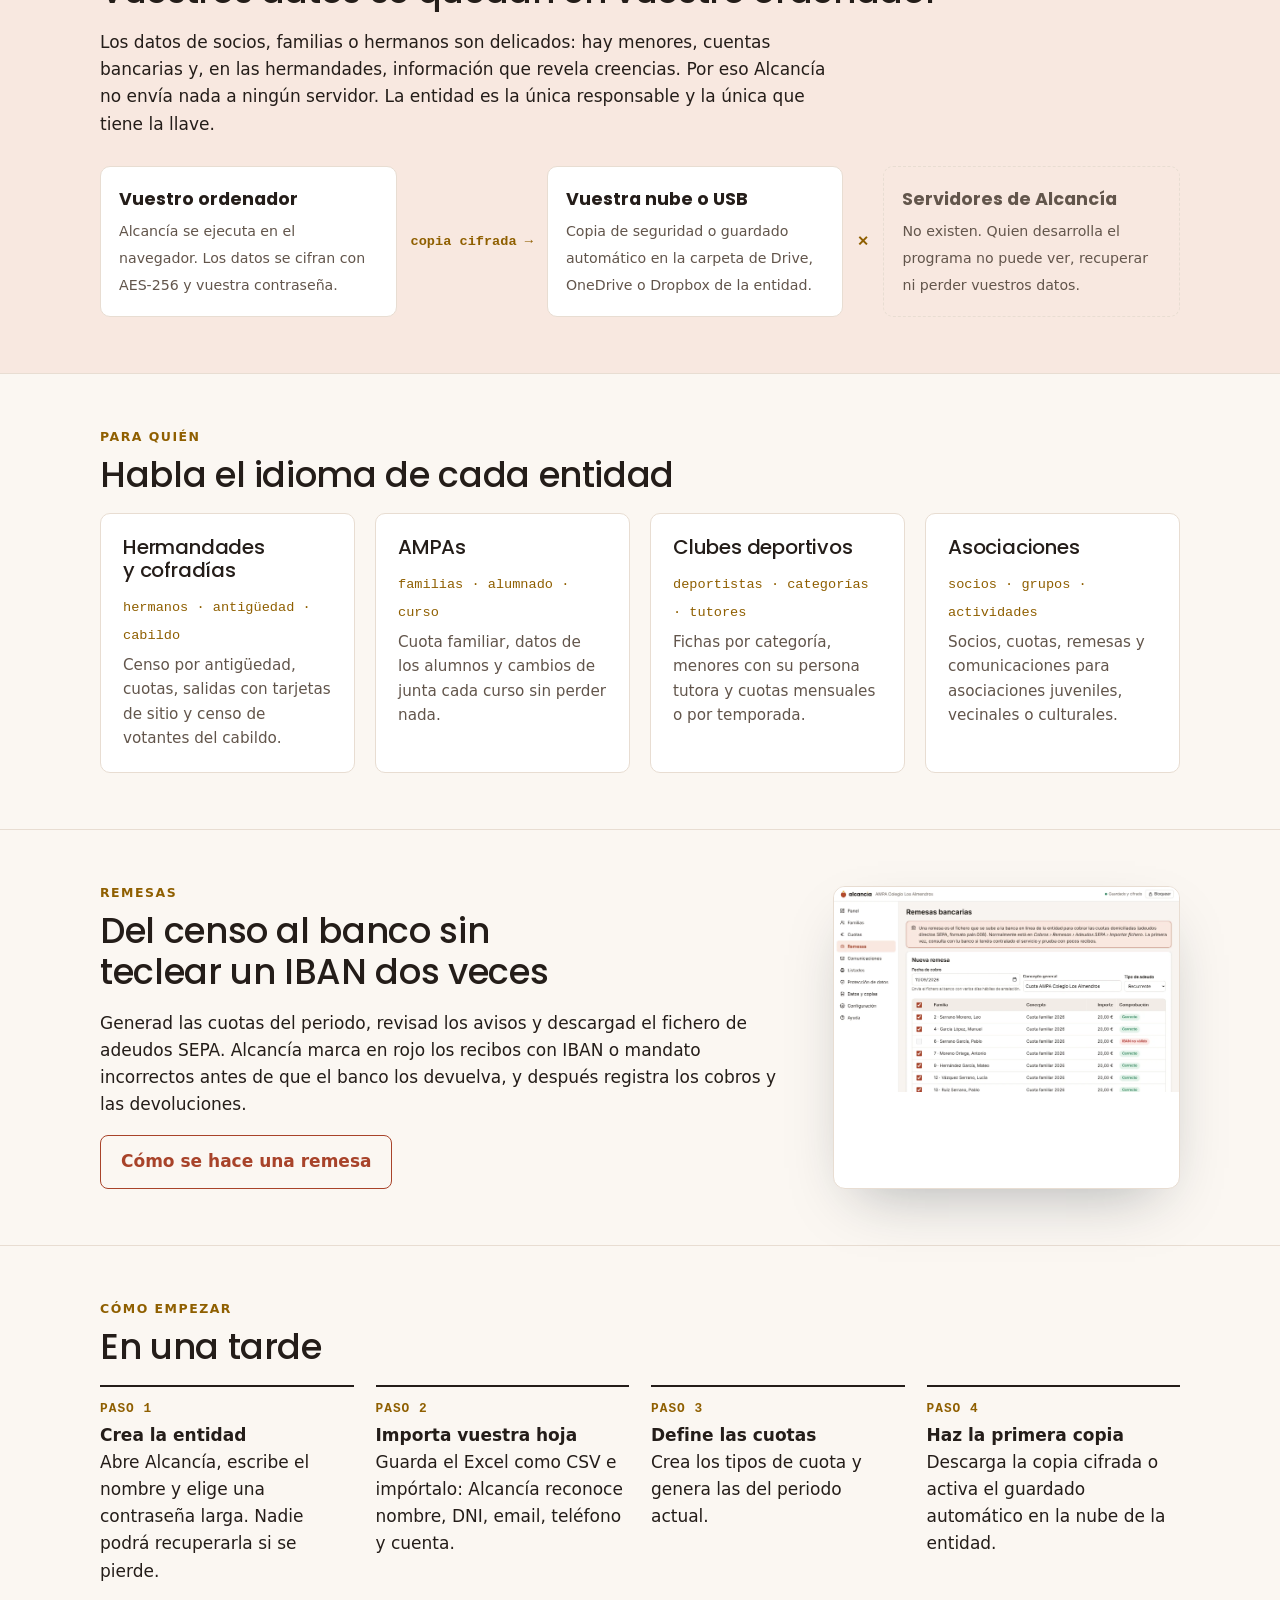
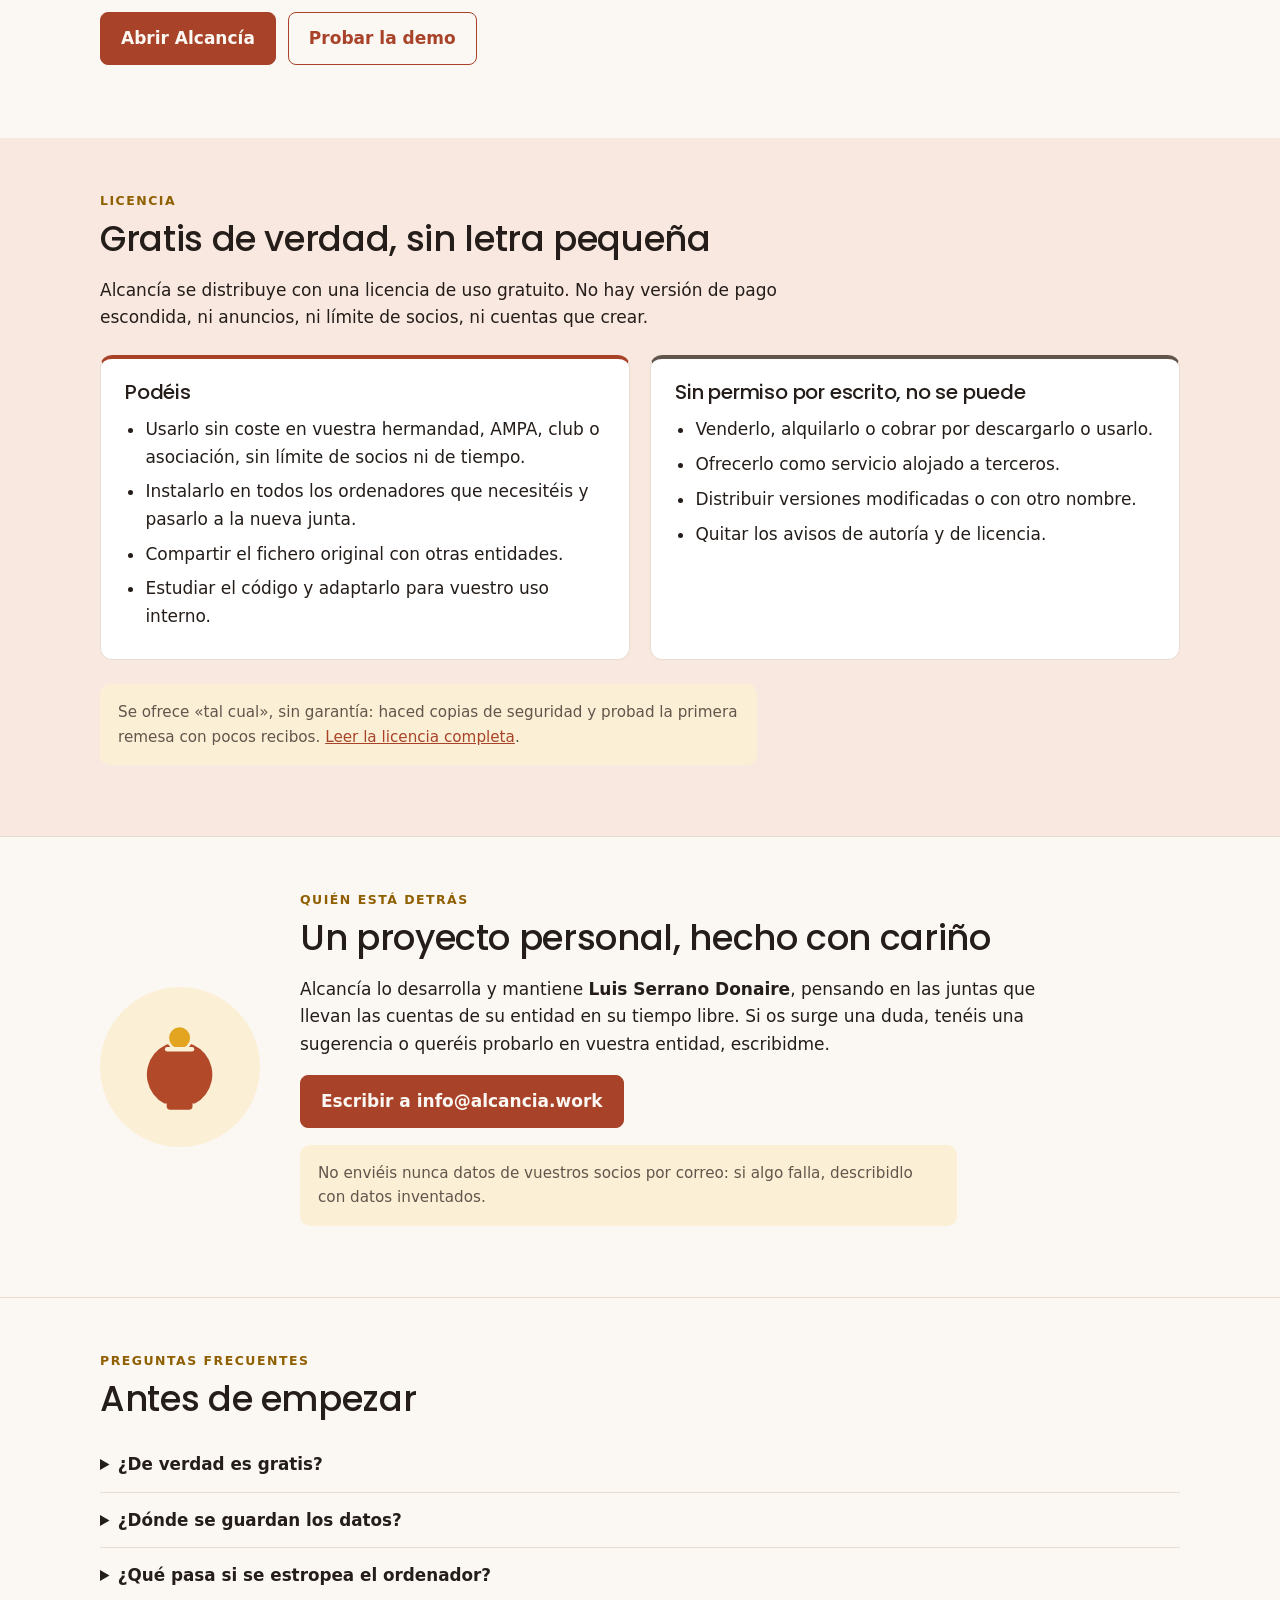
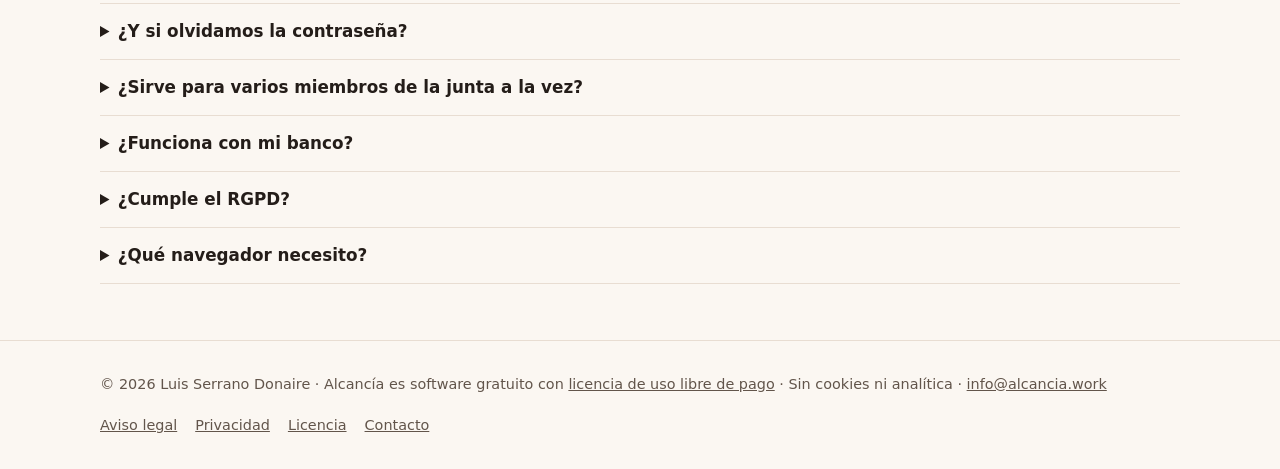
==== commit 61428b6d: "Mejora rendimiento y llave de seguridad" ====
--- a/index.html
+++ b/index.html
@@ -56,7 +56,7 @@
 <p class="contacto-autor"><a class="boton lleno" href="mailto:info@alcancia.work">Escribir a info@alcancia.work</a></p>
 <p class="nota">No enviéis nunca datos de vuestros socios por correo: si algo falla, describidlo con datos inventados.</p></div></div></section>
 <section class="seccion"><div class="envoltorio"><p class="antetitulo">Preguntas frecuentes</p><h2>Antes de empezar</h2>
-<details><summary>¿De verdad es gratis?</summary><p>Sí. La versión que funciona en vuestro ordenador es gratuita para entidades sin ánimo de lucro. Si en el futuro hay una versión en la nube para varias personas de la junta, será opcional.</p></details><details><summary>¿Dónde se guardan los datos?</summary><p>En el navegador del ordenador donde trabajáis, cifrados con vuestra contraseña. Además podéis descargar copias cifradas o activar el guardado automático en un fichero dentro de la nube de la entidad.</p></details><details><summary>¿Qué pasa si se estropea el ordenador?</summary><p>Abrís la última copia en otro ordenador con la misma contraseña. Por eso el programa os recuerda hacer copia cada semana.</p></details><details><summary>¿Y si olvidamos la contraseña?</summary><p>No se puede recuperar: es lo que garantiza que nadie más pueda leer los datos. Guardadla en un lugar seguro de la entidad y cambiadla en cada relevo de junta.</p></details><details><summary>¿Sirve para varios miembros de la junta a la vez?</summary><p>Cada persona trabaja con su copia; para compartir, se entrega la copia cifrada. Si preferís sincronizar, activad el guardado automático en una carpeta compartida y trabajad por turnos.</p></details><details><summary>¿Funciona con mi banco?</summary><p>El fichero de remesas sigue el estándar europeo de adeudos directos SEPA (pain.008.001.02) que aceptan los bancos españoles. La primera vez, comprobad con vuestra oficina que tenéis contratado el servicio de adeudos y probad con pocos recibos.</p></details><details><summary>¿Cumple el RGPD?</summary><p>Alcancía os ayuda a cumplirlo: cifra los datos, no los cede a nadie, genera la cláusula informativa y el registro de actividades y permite atender los derechos de acceso y supresión. La responsable del tratamiento es siempre la entidad; en Descargas tenéis un kit de plantillas.</p></details><details><summary>¿Qué navegador necesito?</summary><p>Chrome o Edge actualizados, en Windows, macOS o Linux. Firefox y Safari funcionan, pero no permiten el guardado automático en un fichero.</p></details></div></section>
+<details><summary>¿De verdad es gratis?</summary><p>Sí. La versión que funciona en vuestro ordenador es gratuita para entidades sin ánimo de lucro. Si en el futuro hay una versión en la nube para varias personas de la junta, será opcional.</p></details><details><summary>¿Dónde se guardan los datos?</summary><p>En el navegador del ordenador donde trabajáis, cifrados con vuestra contraseña. Además podéis descargar copias cifradas o activar el guardado automático en un fichero dentro de la nube de la entidad.</p></details><details><summary>¿Qué pasa si se estropea el ordenador?</summary><p>Abrís la última copia en otro ordenador con la misma contraseña. Por eso el programa os recuerda hacer copia cada semana.</p></details><details><summary>¿Y si olvidamos la contraseña?</summary><p>Al crear la entidad, el programa genera una llave de recuperación para imprimir y guardar en un sobre cerrado. Con ella se abren los datos y se pone una contraseña nueva. Sin contraseña ni llave nadie puede leer los datos, tampoco quien desarrolla el programa: guardad la llave lejos del ordenador.</p></details><details><summary>¿Sirve para varios miembros de la junta a la vez?</summary><p>Cada persona trabaja con su copia; para compartir, se entrega la copia cifrada. Si preferís sincronizar, activad el guardado automático en una carpeta compartida y trabajad por turnos.</p></details><details><summary>¿Funciona con mi banco?</summary><p>El fichero de remesas sigue el estándar europeo de adeudos directos SEPA (pain.008.001.02) que aceptan los bancos españoles. La primera vez, comprobad con vuestra oficina que tenéis contratado el servicio de adeudos y probad con pocos recibos.</p></details><details><summary>¿Cumple el RGPD?</summary><p>Alcancía os ayuda a cumplirlo: cifra los datos, no los cede a nadie, genera la cláusula informativa y el registro de actividades y permite atender los derechos de acceso y supresión. La responsable del tratamiento es siempre la entidad; en Descargas tenéis un kit de plantillas.</p></details><details><summary>¿Qué navegador necesito?</summary><p>Chrome o Edge actualizados, en Windows, macOS o Linux. Firefox y Safari funcionan, pero no permiten el guardado automático en un fichero.</p></details></div></section>
 </main>
 <footer class="pie"><div class="envoltorio"><span>© 2026 Luis Serrano Donaire · Alcancía es software gratuito con <a href="licencia.html">licencia de uso libre de pago</a> · Sin cookies ni analítica · <a href="mailto:info@alcancia.work">info@alcancia.work</a></span>
 <nav aria-label="Legal"><a href="aviso-legal.html">Aviso legal</a><a href="privacidad.html">Privacidad</a><a href="licencia.html">Licencia</a><a href="guia.html#contacto">Contacto</a></nav></div></footer>
--- a/site.css
+++ b/site.css
@@ -120,3 +120,12 @@
 @media (max-width: 640px) { .autor { grid-template-columns: 1fr; gap: 20px; } .autor-marca { max-width: 110px; } }
 .pie a { color: inherit; }
 .nota-demo { color: var(--tinta-2); font-size: .92rem; margin-top: 12px; }
+
+/* descargas */
+.caja-descarga { display: grid; grid-template-columns: 1.4fr 1fr; gap: 28px; align-items: center; background: var(--azul-suave); border-radius: 14px; padding: 28px; margin: 8px 0 18px; }
+.caja-descarga > * { min-width: 0; }
+.caja-descarga h2 { margin-top: 0; }
+.datos-descarga { list-style: none; margin: 0; padding: 0; font-size: .95rem; }
+.datos-descarga li { padding: 8px 0; border-bottom: 1px solid var(--linea); display: grid; grid-template-columns: 96px 1fr; gap: 8px; }
+.datos-descarga strong { color: var(--tinta-2); font-weight: 600; }
+@media (max-width: 720px) { .caja-descarga { grid-template-columns: 1fr; padding: 20px; } }
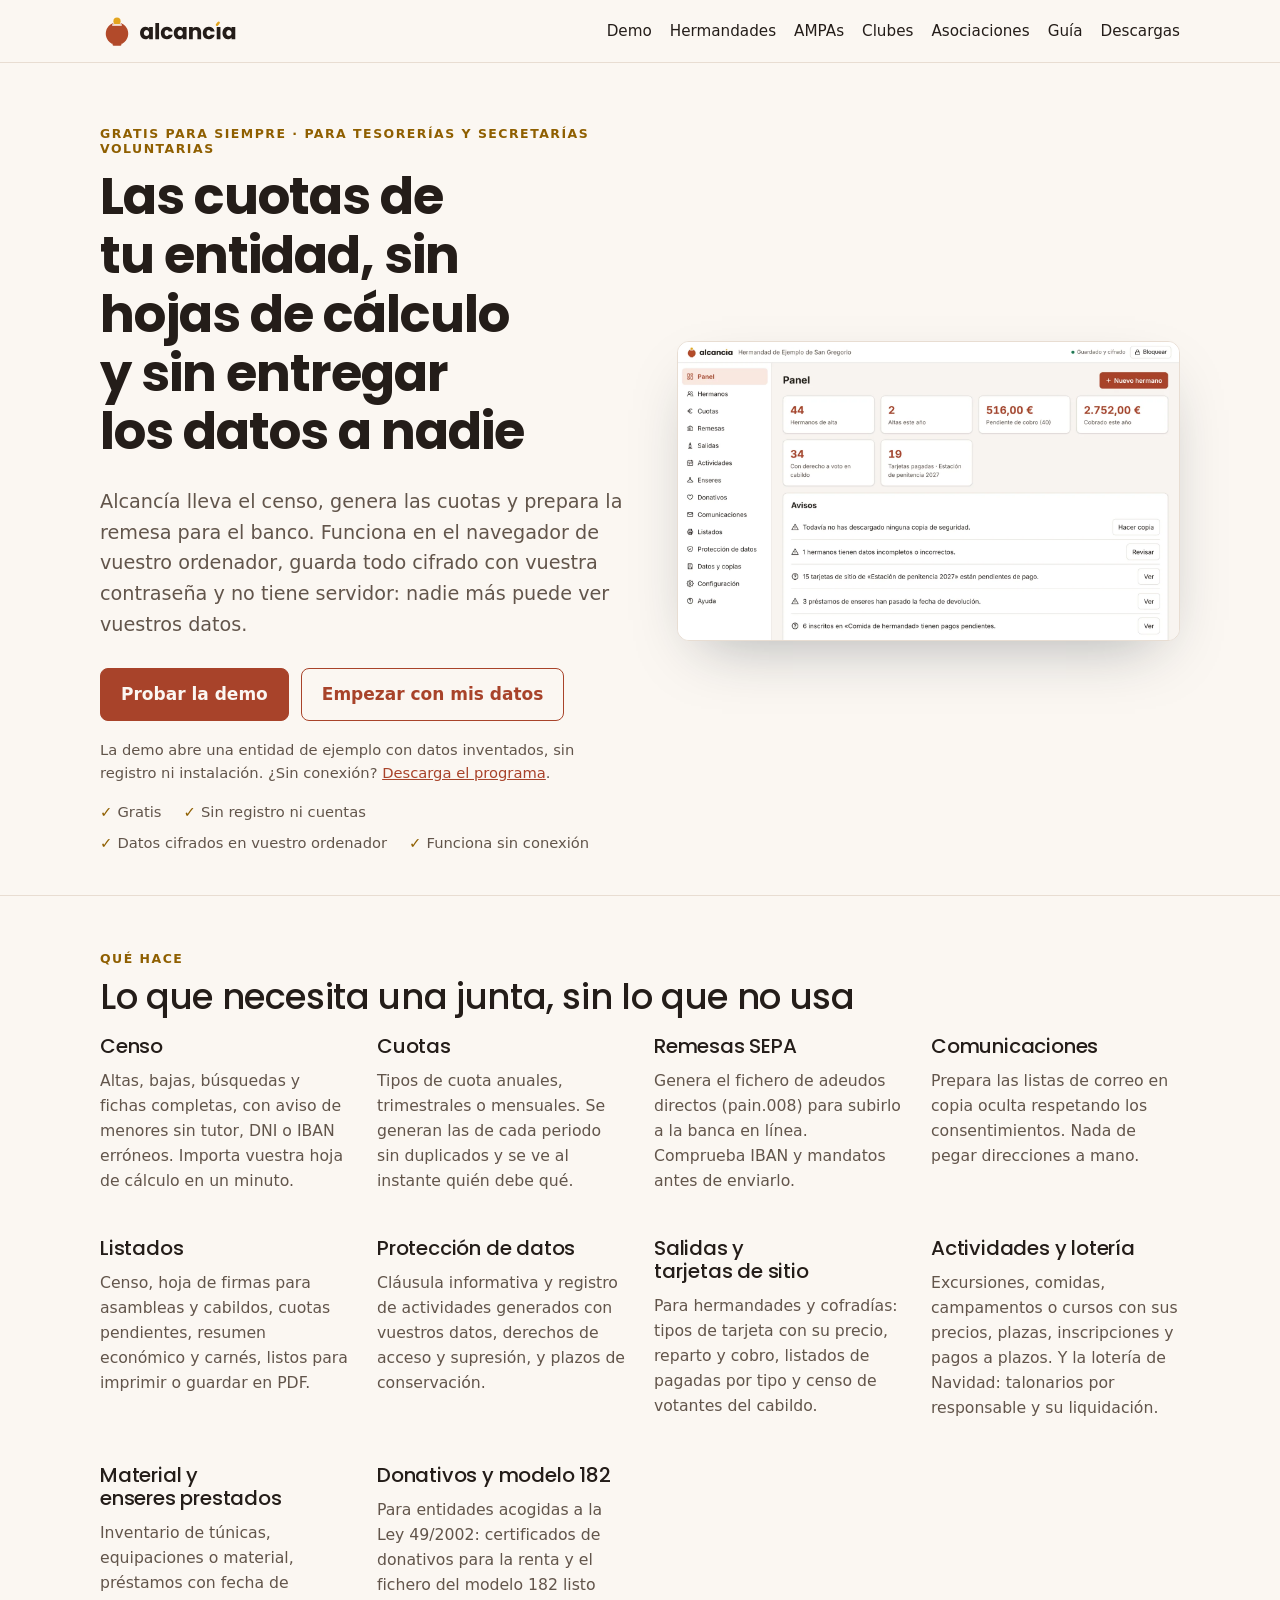
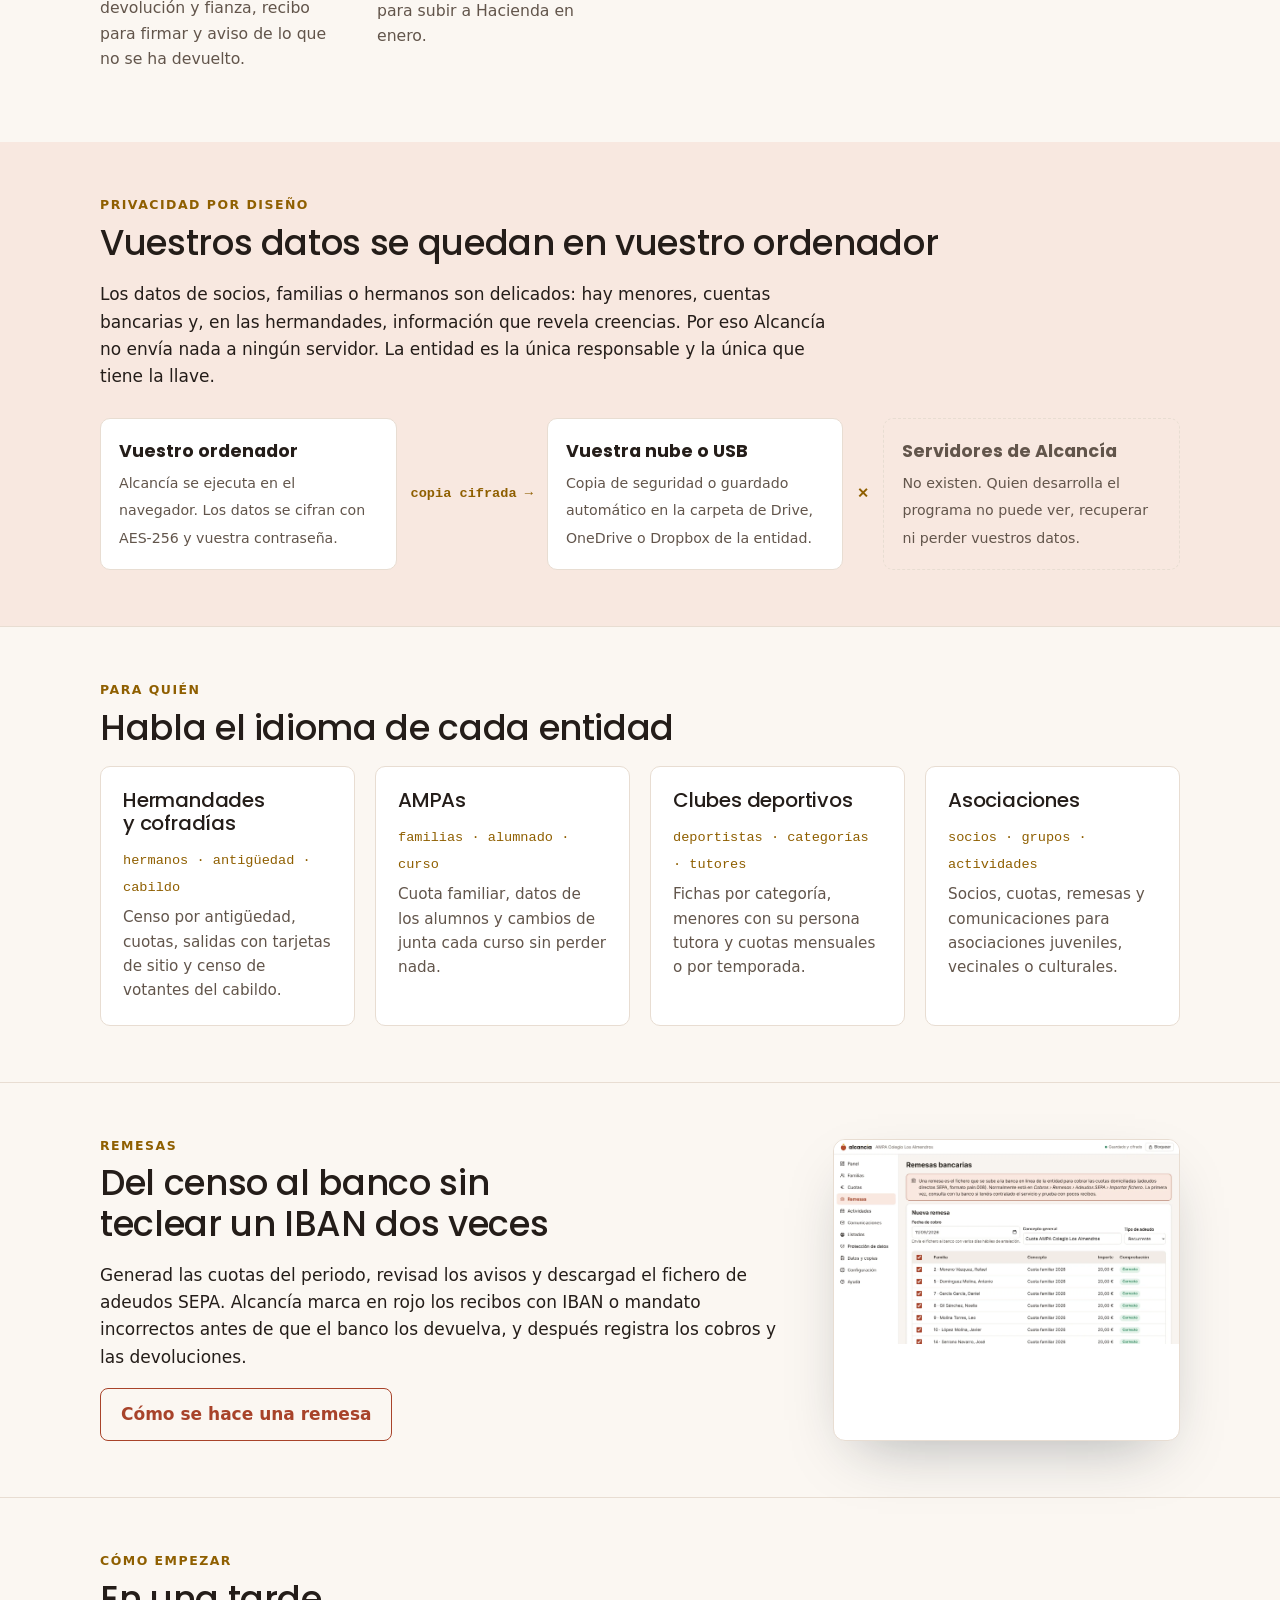
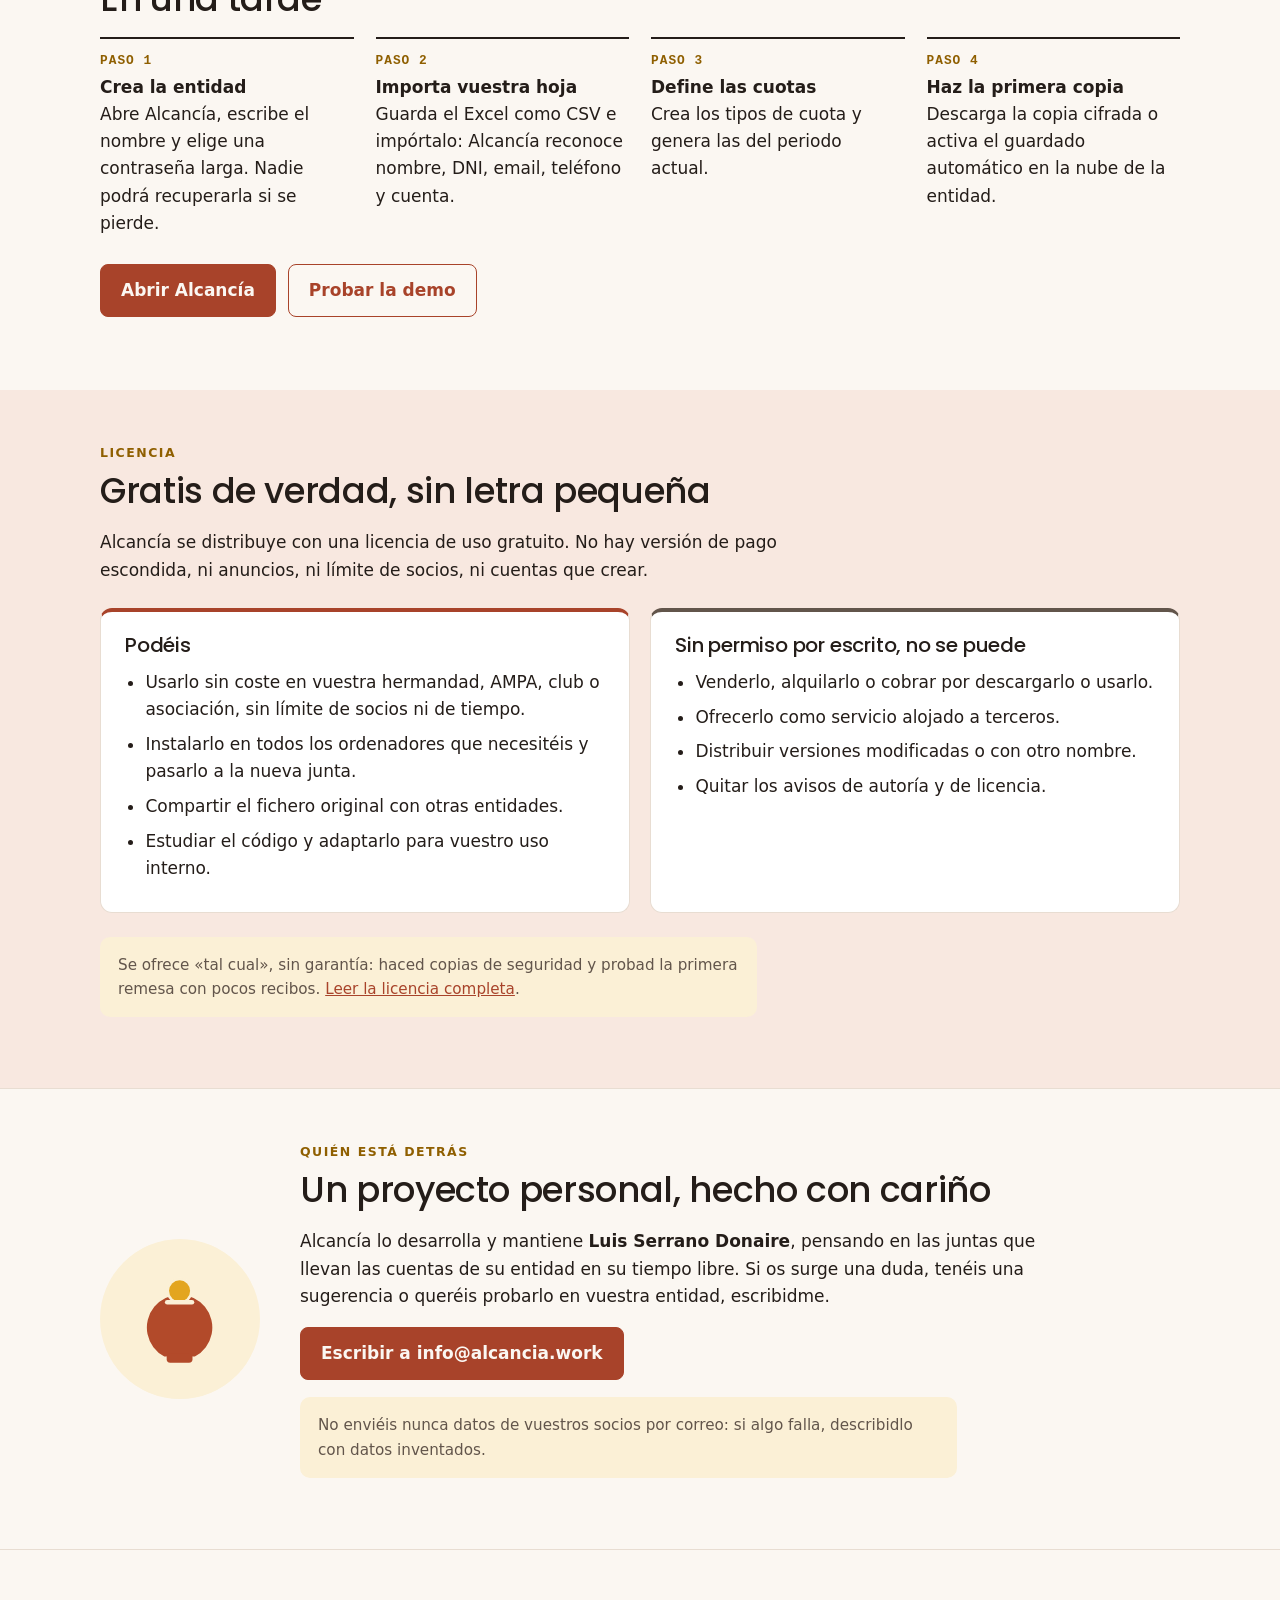
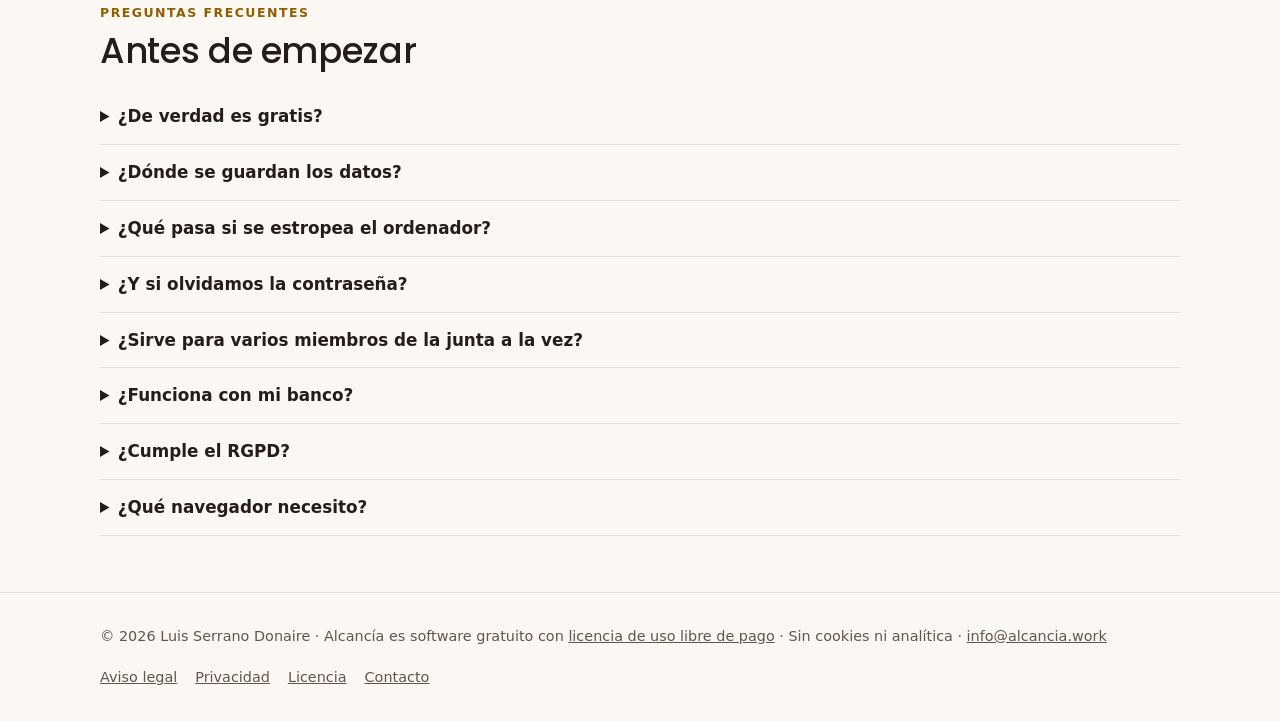
==== commit a509a510: "v0.4 - Modelo 182 y préstamos" ====
--- a/index.html
+++ b/index.html
@@ -21,7 +21,7 @@
 <figure class="captura" style="margin:0"><img src="img/panel.webp" width="1600" height="950" alt="Panel de Alcancía con el número de hermanos de alta, las cuotas pendientes y los avisos de la hermandad de ejemplo"></figure>
 </div>
 <section class="seccion"><div class="envoltorio"><p class="antetitulo">Qué hace</p><h2>Lo que necesita una junta, sin lo que no usa</h2>
-<div class="rejilla"><div class="funcion"><h3>Censo</h3><p>Altas, bajas, búsquedas y fichas completas, con aviso de menores sin tutor, DNI o IBAN erróneos. Importa vuestra hoja de cálculo en un minuto.</p></div><div class="funcion"><h3>Cuotas</h3><p>Tipos de cuota anuales, trimestrales o mensuales. Se generan las de cada periodo sin duplicados y se ve al instante quién debe qué.</p></div><div class="funcion"><h3>Remesas SEPA</h3><p>Genera el fichero de adeudos directos (pain.008) para subirlo a la banca en línea. Comprueba IBAN y mandatos antes de enviarlo.</p></div><div class="funcion"><h3>Comunicaciones</h3><p>Prepara las listas de correo en copia oculta respetando los consentimientos. Nada de pegar direcciones a mano.</p></div><div class="funcion"><h3>Listados</h3><p>Censo, hoja de firmas para asambleas y cabildos, cuotas pendientes, resumen económico y carnés, listos para imprimir o guardar en PDF.</p></div><div class="funcion"><h3>Protección de datos</h3><p>Cláusula informativa y registro de actividades generados con vuestros datos, derechos de acceso y supresión, y plazos de conservación.</p></div><div class="funcion"><h3>Salidas y tarjetas de sitio</h3><p>Para hermandades y cofradías: tipos de tarjeta con su precio, reparto y cobro, listados de pagadas por tipo y censo de votantes del cabildo.</p></div></div></div></section>
+<div class="rejilla"><div class="funcion"><h3>Censo</h3><p>Altas, bajas, búsquedas y fichas completas, con aviso de menores sin tutor, DNI o IBAN erróneos. Importa vuestra hoja de cálculo en un minuto.</p></div><div class="funcion"><h3>Cuotas</h3><p>Tipos de cuota anuales, trimestrales o mensuales. Se generan las de cada periodo sin duplicados y se ve al instante quién debe qué.</p></div><div class="funcion"><h3>Remesas SEPA</h3><p>Genera el fichero de adeudos directos (pain.008) para subirlo a la banca en línea. Comprueba IBAN y mandatos antes de enviarlo.</p></div><div class="funcion"><h3>Comunicaciones</h3><p>Prepara las listas de correo en copia oculta respetando los consentimientos. Nada de pegar direcciones a mano.</p></div><div class="funcion"><h3>Listados</h3><p>Censo, hoja de firmas para asambleas y cabildos, cuotas pendientes, resumen económico y carnés, listos para imprimir o guardar en PDF.</p></div><div class="funcion"><h3>Protección de datos</h3><p>Cláusula informativa y registro de actividades generados con vuestros datos, derechos de acceso y supresión, y plazos de conservación.</p></div><div class="funcion"><h3>Salidas y tarjetas de sitio</h3><p>Para hermandades y cofradías: tipos de tarjeta con su precio, reparto y cobro, listados de pagadas por tipo y censo de votantes del cabildo.</p></div><div class="funcion"><h3>Actividades y lotería</h3><p>Excursiones, comidas, campamentos o cursos con sus precios, plazas, inscripciones y pagos a plazos. Y la lotería de Navidad: talonarios por responsable y su liquidación.</p></div><div class="funcion"><h3>Material y enseres prestados</h3><p>Inventario de túnicas, equipaciones o material, préstamos con fecha de devolución y fianza, recibo para firmar y aviso de lo que no se ha devuelto.</p></div><div class="funcion"><h3>Donativos y modelo 182</h3><p>Para entidades acogidas a la Ley 49/2002: certificados de donativos para la renta y el fichero del modelo 182 listo para subir a Hacienda en enero.</p></div></div></div></section>
 <section class="seccion tinte"><div class="envoltorio"><p class="antetitulo">Privacidad por diseño</p><h2>Vuestros datos se quedan en vuestro ordenador</h2>
 <p>Los datos de socios, familias o hermanos son delicados: hay menores, cuentas bancarias y, en las hermandades, información que revela creencias. Por eso Alcancía no envía nada a ningún servidor. La entidad es la única responsable y la única que tiene la llave.</p>
 <div class="esquema" aria-label="Esquema de dónde se guardan los datos">
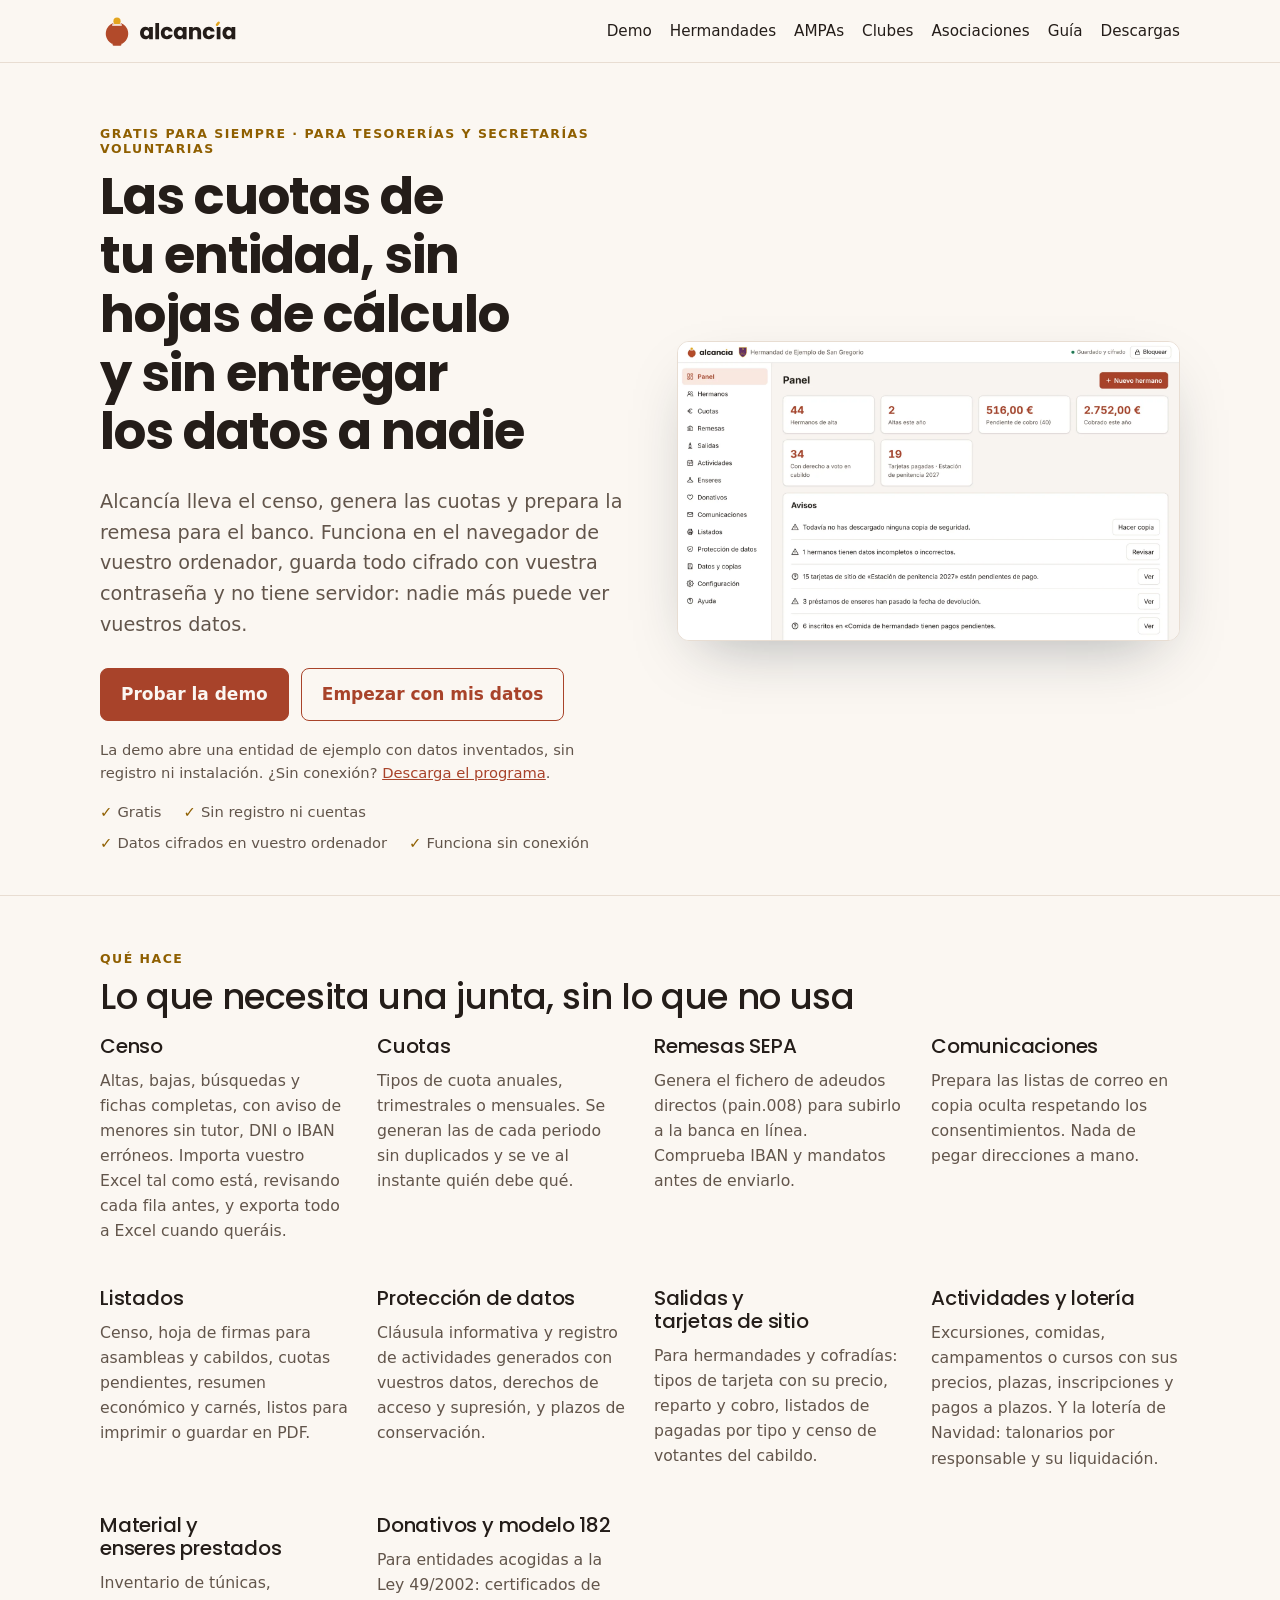
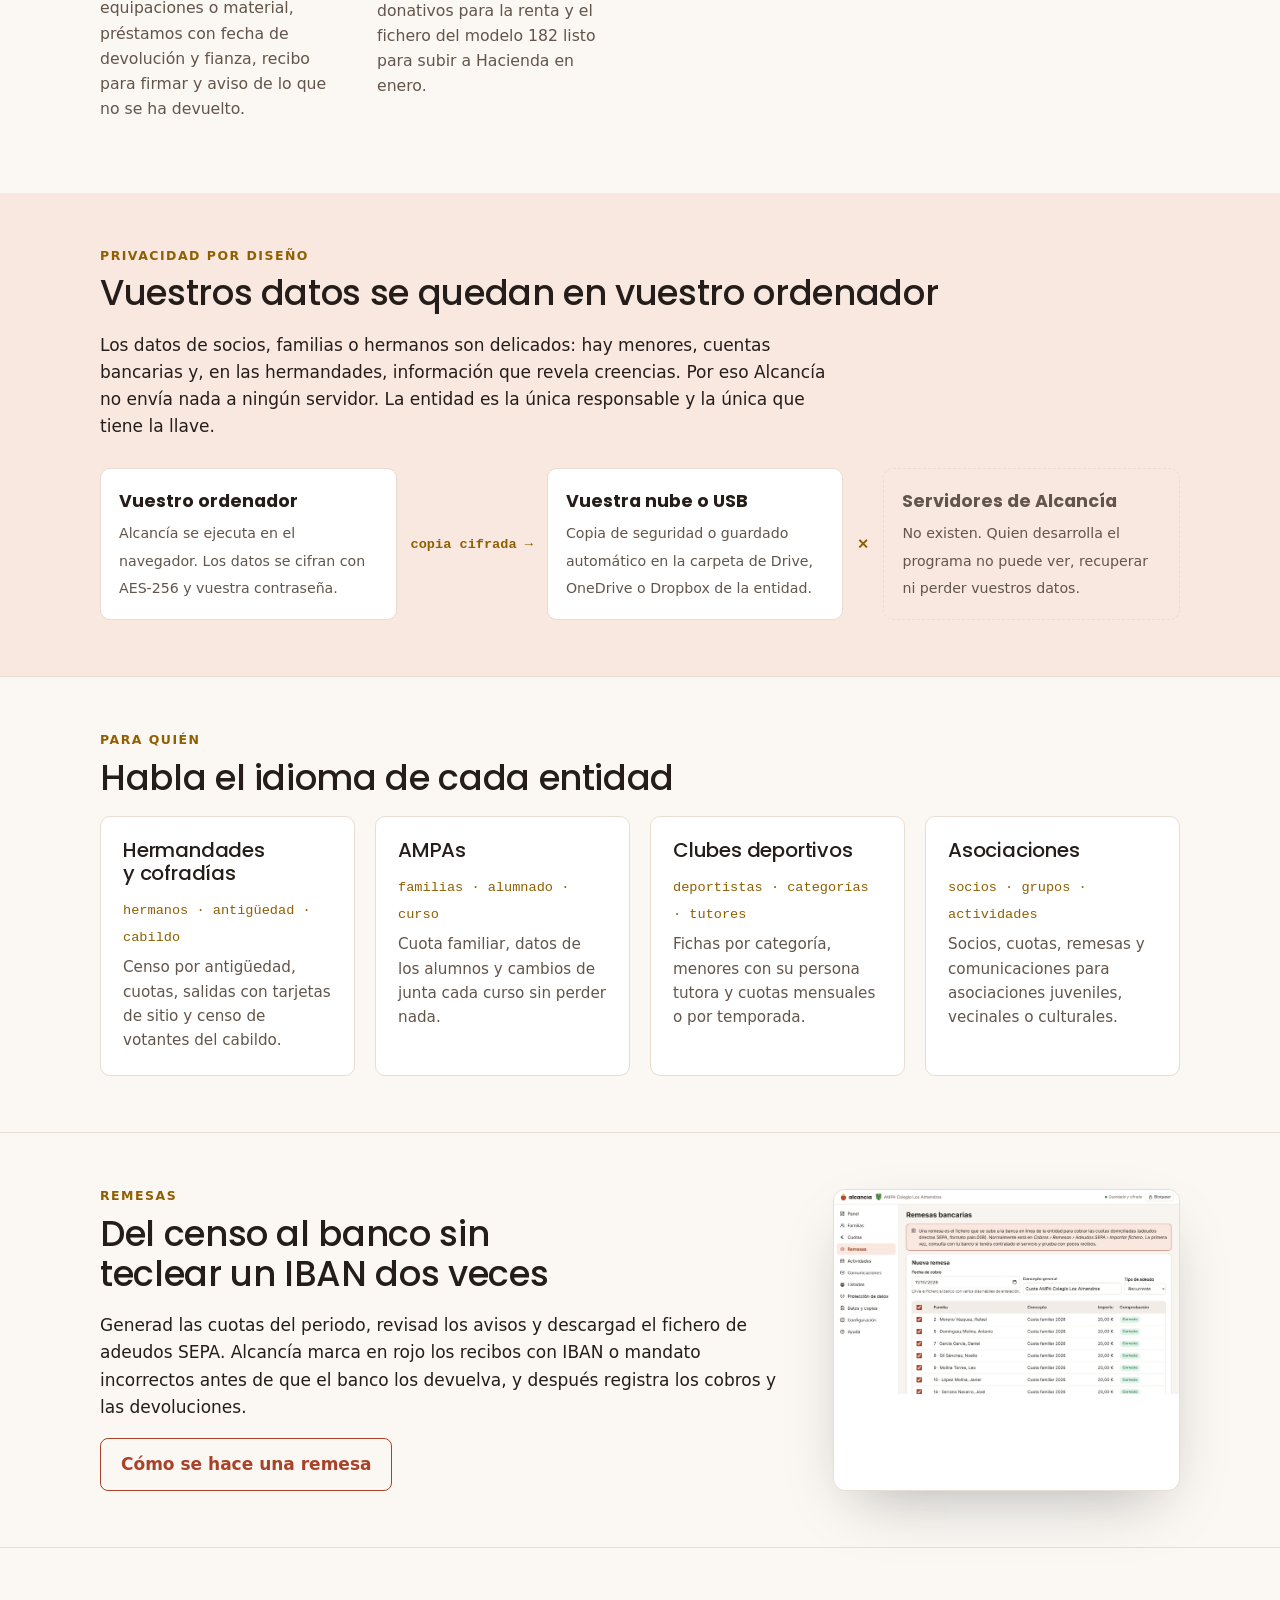
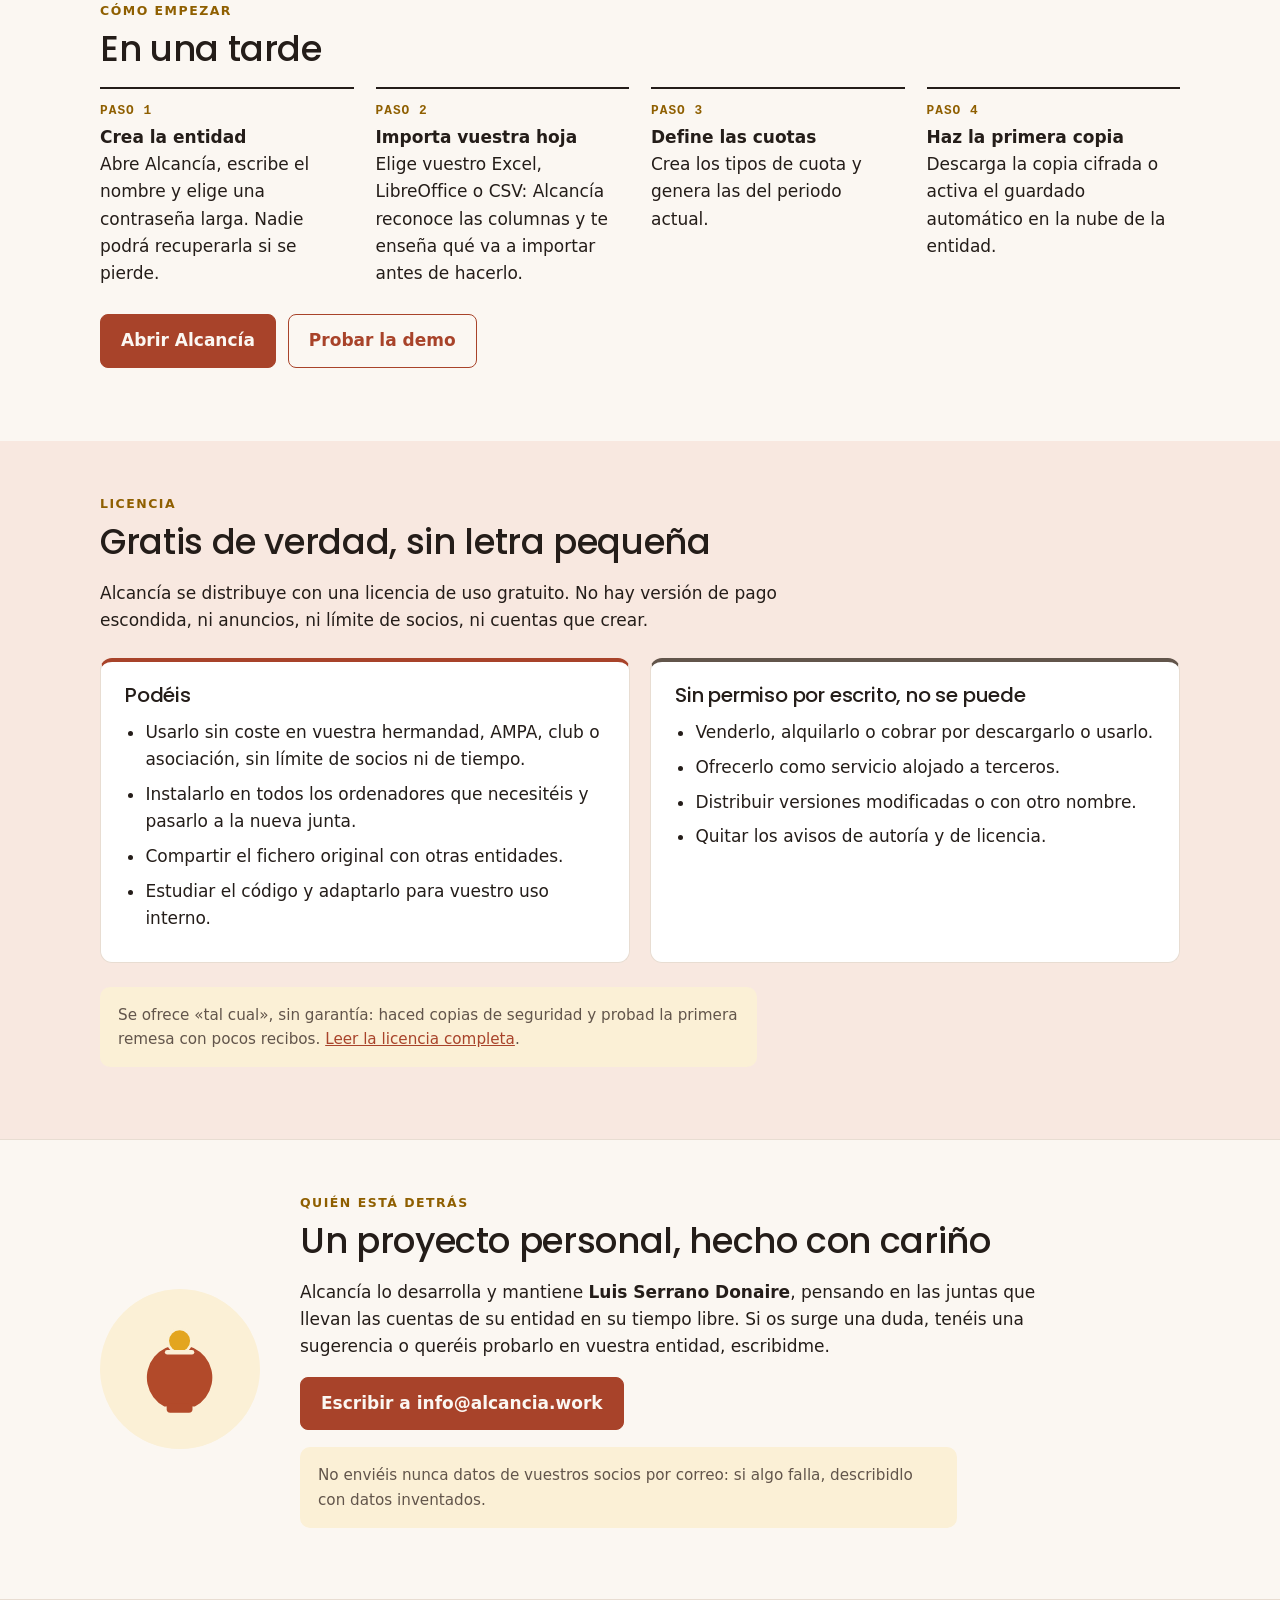
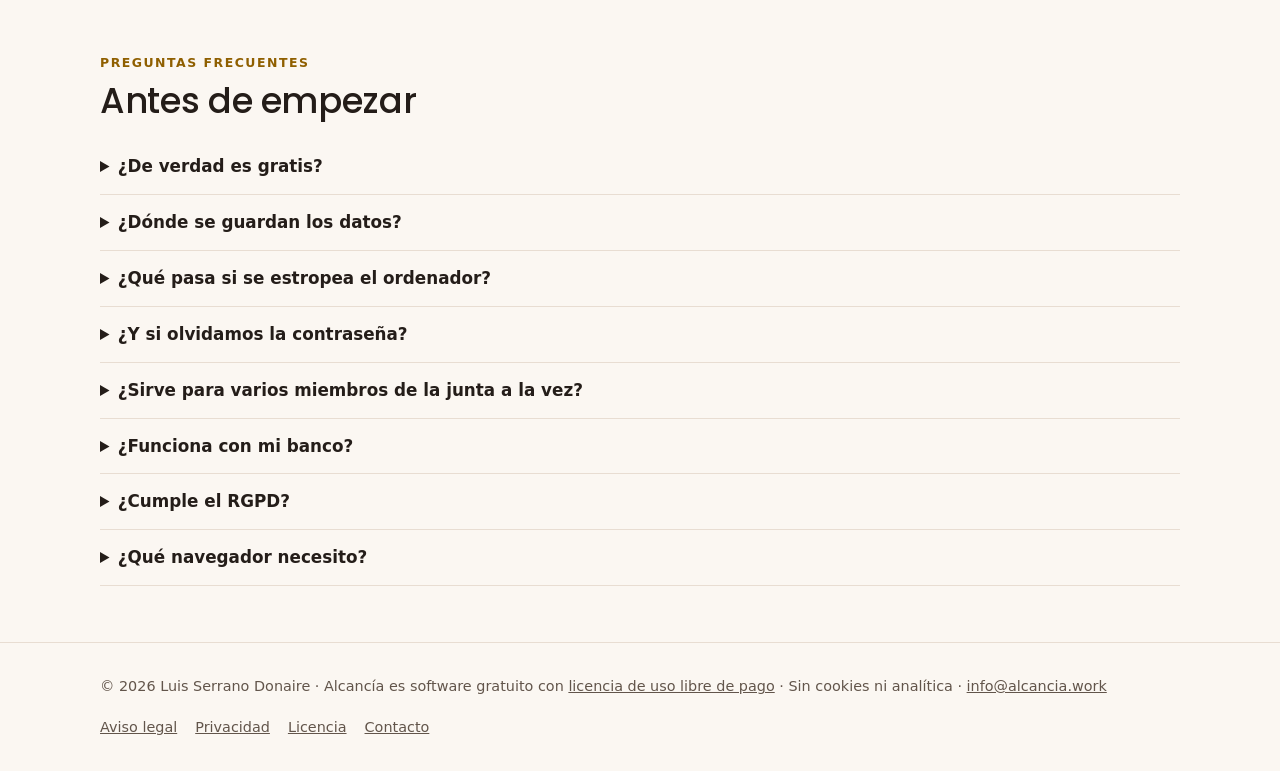
==== commit 70a89d2e: "v0.5 - Excel" ====
--- a/index.html
+++ b/index.html
@@ -21,7 +21,7 @@
 <figure class="captura" style="margin:0"><img src="img/panel.webp" width="1600" height="950" alt="Panel de Alcancía con el número de hermanos de alta, las cuotas pendientes y los avisos de la hermandad de ejemplo"></figure>
 </div>
 <section class="seccion"><div class="envoltorio"><p class="antetitulo">Qué hace</p><h2>Lo que necesita una junta, sin lo que no usa</h2>
-<div class="rejilla"><div class="funcion"><h3>Censo</h3><p>Altas, bajas, búsquedas y fichas completas, con aviso de menores sin tutor, DNI o IBAN erróneos. Importa vuestra hoja de cálculo en un minuto.</p></div><div class="funcion"><h3>Cuotas</h3><p>Tipos de cuota anuales, trimestrales o mensuales. Se generan las de cada periodo sin duplicados y se ve al instante quién debe qué.</p></div><div class="funcion"><h3>Remesas SEPA</h3><p>Genera el fichero de adeudos directos (pain.008) para subirlo a la banca en línea. Comprueba IBAN y mandatos antes de enviarlo.</p></div><div class="funcion"><h3>Comunicaciones</h3><p>Prepara las listas de correo en copia oculta respetando los consentimientos. Nada de pegar direcciones a mano.</p></div><div class="funcion"><h3>Listados</h3><p>Censo, hoja de firmas para asambleas y cabildos, cuotas pendientes, resumen económico y carnés, listos para imprimir o guardar en PDF.</p></div><div class="funcion"><h3>Protección de datos</h3><p>Cláusula informativa y registro de actividades generados con vuestros datos, derechos de acceso y supresión, y plazos de conservación.</p></div><div class="funcion"><h3>Salidas y tarjetas de sitio</h3><p>Para hermandades y cofradías: tipos de tarjeta con su precio, reparto y cobro, listados de pagadas por tipo y censo de votantes del cabildo.</p></div><div class="funcion"><h3>Actividades y lotería</h3><p>Excursiones, comidas, campamentos o cursos con sus precios, plazas, inscripciones y pagos a plazos. Y la lotería de Navidad: talonarios por responsable y su liquidación.</p></div><div class="funcion"><h3>Material y enseres prestados</h3><p>Inventario de túnicas, equipaciones o material, préstamos con fecha de devolución y fianza, recibo para firmar y aviso de lo que no se ha devuelto.</p></div><div class="funcion"><h3>Donativos y modelo 182</h3><p>Para entidades acogidas a la Ley 49/2002: certificados de donativos para la renta y el fichero del modelo 182 listo para subir a Hacienda en enero.</p></div></div></div></section>
+<div class="rejilla"><div class="funcion"><h3>Censo</h3><p>Altas, bajas, búsquedas y fichas completas, con aviso de menores sin tutor, DNI o IBAN erróneos. Importa vuestro Excel tal como está, revisando cada fila antes, y exporta todo a Excel cuando queráis.</p></div><div class="funcion"><h3>Cuotas</h3><p>Tipos de cuota anuales, trimestrales o mensuales. Se generan las de cada periodo sin duplicados y se ve al instante quién debe qué.</p></div><div class="funcion"><h3>Remesas SEPA</h3><p>Genera el fichero de adeudos directos (pain.008) para subirlo a la banca en línea. Comprueba IBAN y mandatos antes de enviarlo.</p></div><div class="funcion"><h3>Comunicaciones</h3><p>Prepara las listas de correo en copia oculta respetando los consentimientos. Nada de pegar direcciones a mano.</p></div><div class="funcion"><h3>Listados</h3><p>Censo, hoja de firmas para asambleas y cabildos, cuotas pendientes, resumen económico y carnés, listos para imprimir o guardar en PDF.</p></div><div class="funcion"><h3>Protección de datos</h3><p>Cláusula informativa y registro de actividades generados con vuestros datos, derechos de acceso y supresión, y plazos de conservación.</p></div><div class="funcion"><h3>Salidas y tarjetas de sitio</h3><p>Para hermandades y cofradías: tipos de tarjeta con su precio, reparto y cobro, listados de pagadas por tipo y censo de votantes del cabildo.</p></div><div class="funcion"><h3>Actividades y lotería</h3><p>Excursiones, comidas, campamentos o cursos con sus precios, plazas, inscripciones y pagos a plazos. Y la lotería de Navidad: talonarios por responsable y su liquidación.</p></div><div class="funcion"><h3>Material y enseres prestados</h3><p>Inventario de túnicas, equipaciones o material, préstamos con fecha de devolución y fianza, recibo para firmar y aviso de lo que no se ha devuelto.</p></div><div class="funcion"><h3>Donativos y modelo 182</h3><p>Para entidades acogidas a la Ley 49/2002: certificados de donativos para la renta y el fichero del modelo 182 listo para subir a Hacienda en enero.</p></div></div></div></section>
 <section class="seccion tinte"><div class="envoltorio"><p class="antetitulo">Privacidad por diseño</p><h2>Vuestros datos se quedan en vuestro ordenador</h2>
 <p>Los datos de socios, familias o hermanos son delicados: hay menores, cuentas bancarias y, en las hermandades, información que revela creencias. Por eso Alcancía no envía nada a ningún servidor. La entidad es la única responsable y la única que tiene la llave.</p>
 <div class="esquema" aria-label="Esquema de dónde se guardan los datos">
@@ -39,7 +39,7 @@
 <figure class="captura" style="margin:0"><img src="img/remesa.webp" width="1600" height="950" loading="lazy" alt="Pantalla de nueva remesa con los recibos seleccionados y uno marcado con IBAN no válido"></figure></div></section>
 <section class="seccion"><div class="envoltorio"><p class="antetitulo">Cómo empezar</p><h2>En una tarde</h2>
 <ol class="pasos"><li><strong>Crea la entidad</strong><br>Abre Alcancía, escribe el nombre y elige una contraseña larga. Nadie podrá recuperarla si se pierde.</li>
-<li><strong>Importa vuestra hoja</strong><br>Guarda el Excel como CSV e impórtalo: Alcancía reconoce nombre, DNI, email, teléfono y cuenta.</li>
+<li><strong>Importa vuestra hoja</strong><br>Elige vuestro Excel, LibreOffice o CSV: Alcancía reconoce las columnas y te enseña qué va a importar antes de hacerlo.</li>
 <li><strong>Define las cuotas</strong><br>Crea los tipos de cuota y genera las del periodo actual.</li>
 <li><strong>Haz la primera copia</strong><br>Descarga la copia cifrada o activa el guardado automático en la nube de la entidad.</li></ol>
 <div class="acciones"><a class="boton lleno" href="app/">Abrir Alcancía</a><a class="boton" href="demo/">Probar la demo</a></div></div></section>
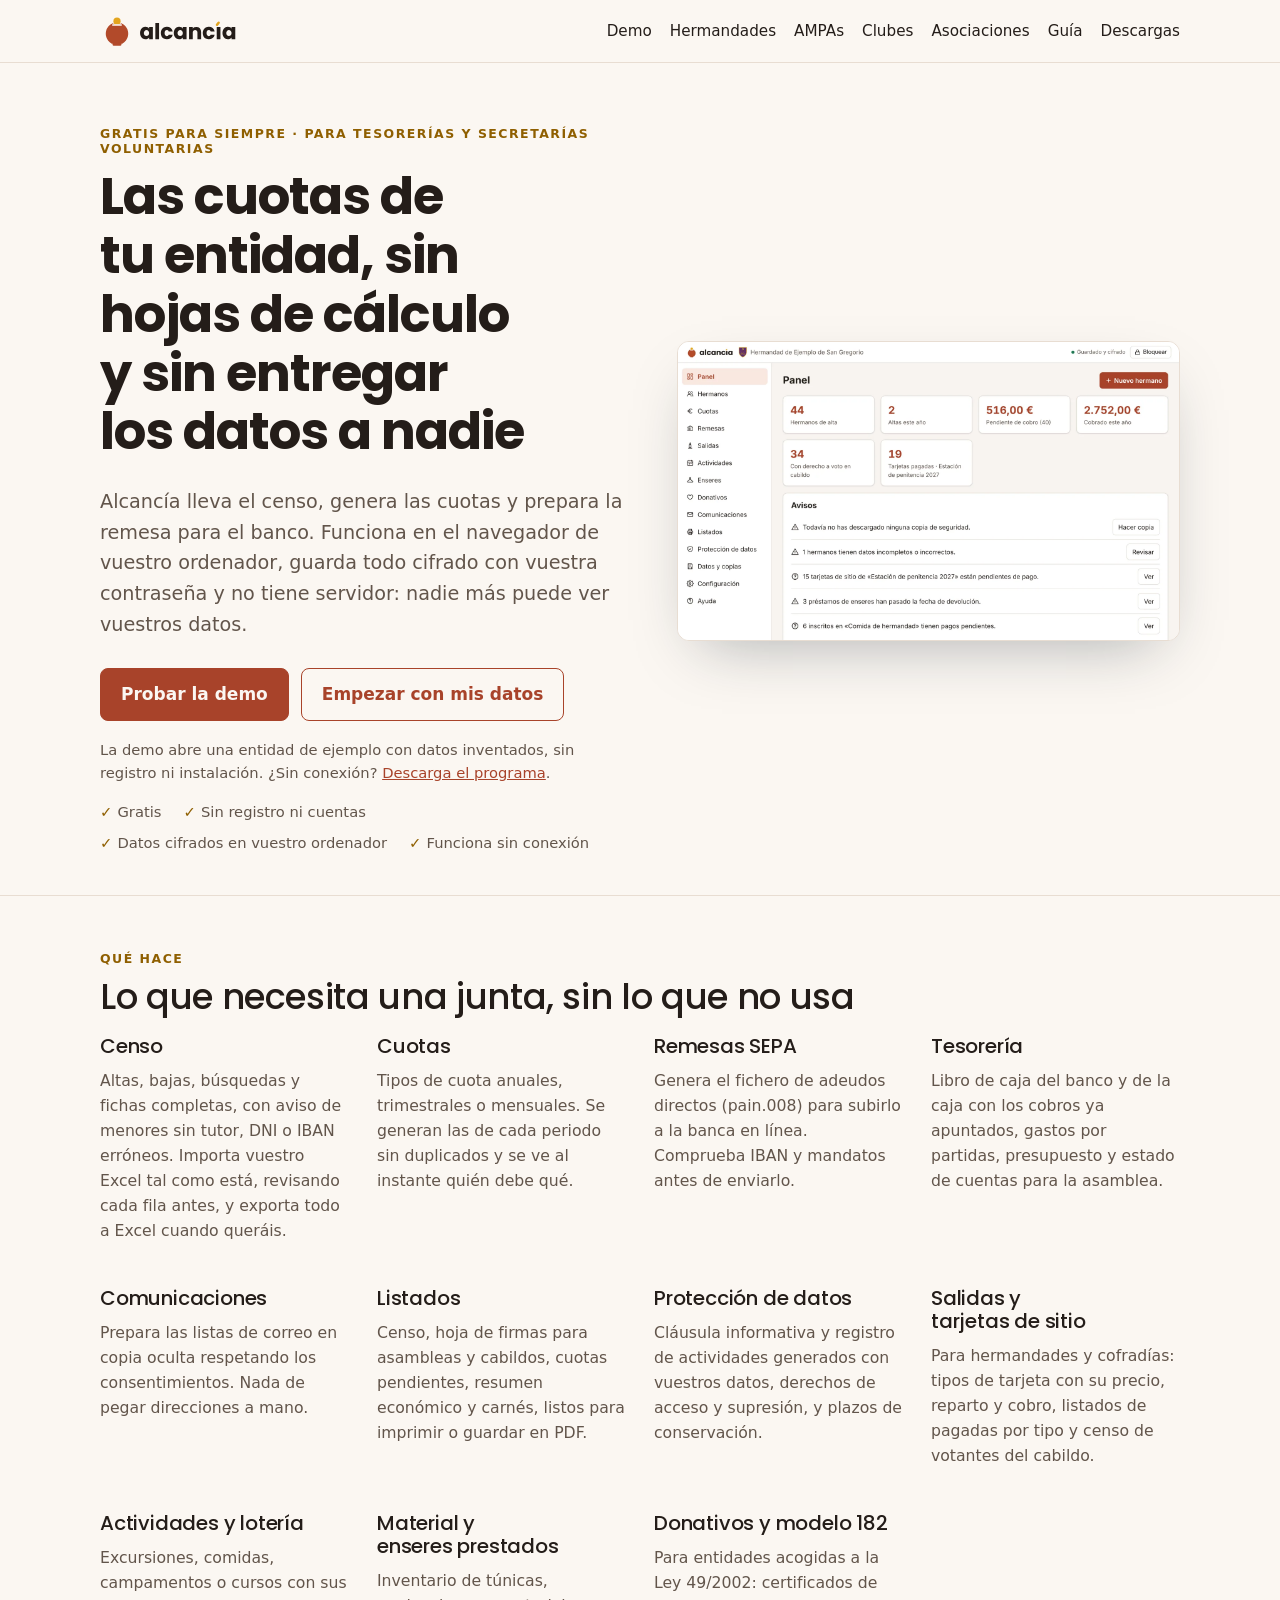
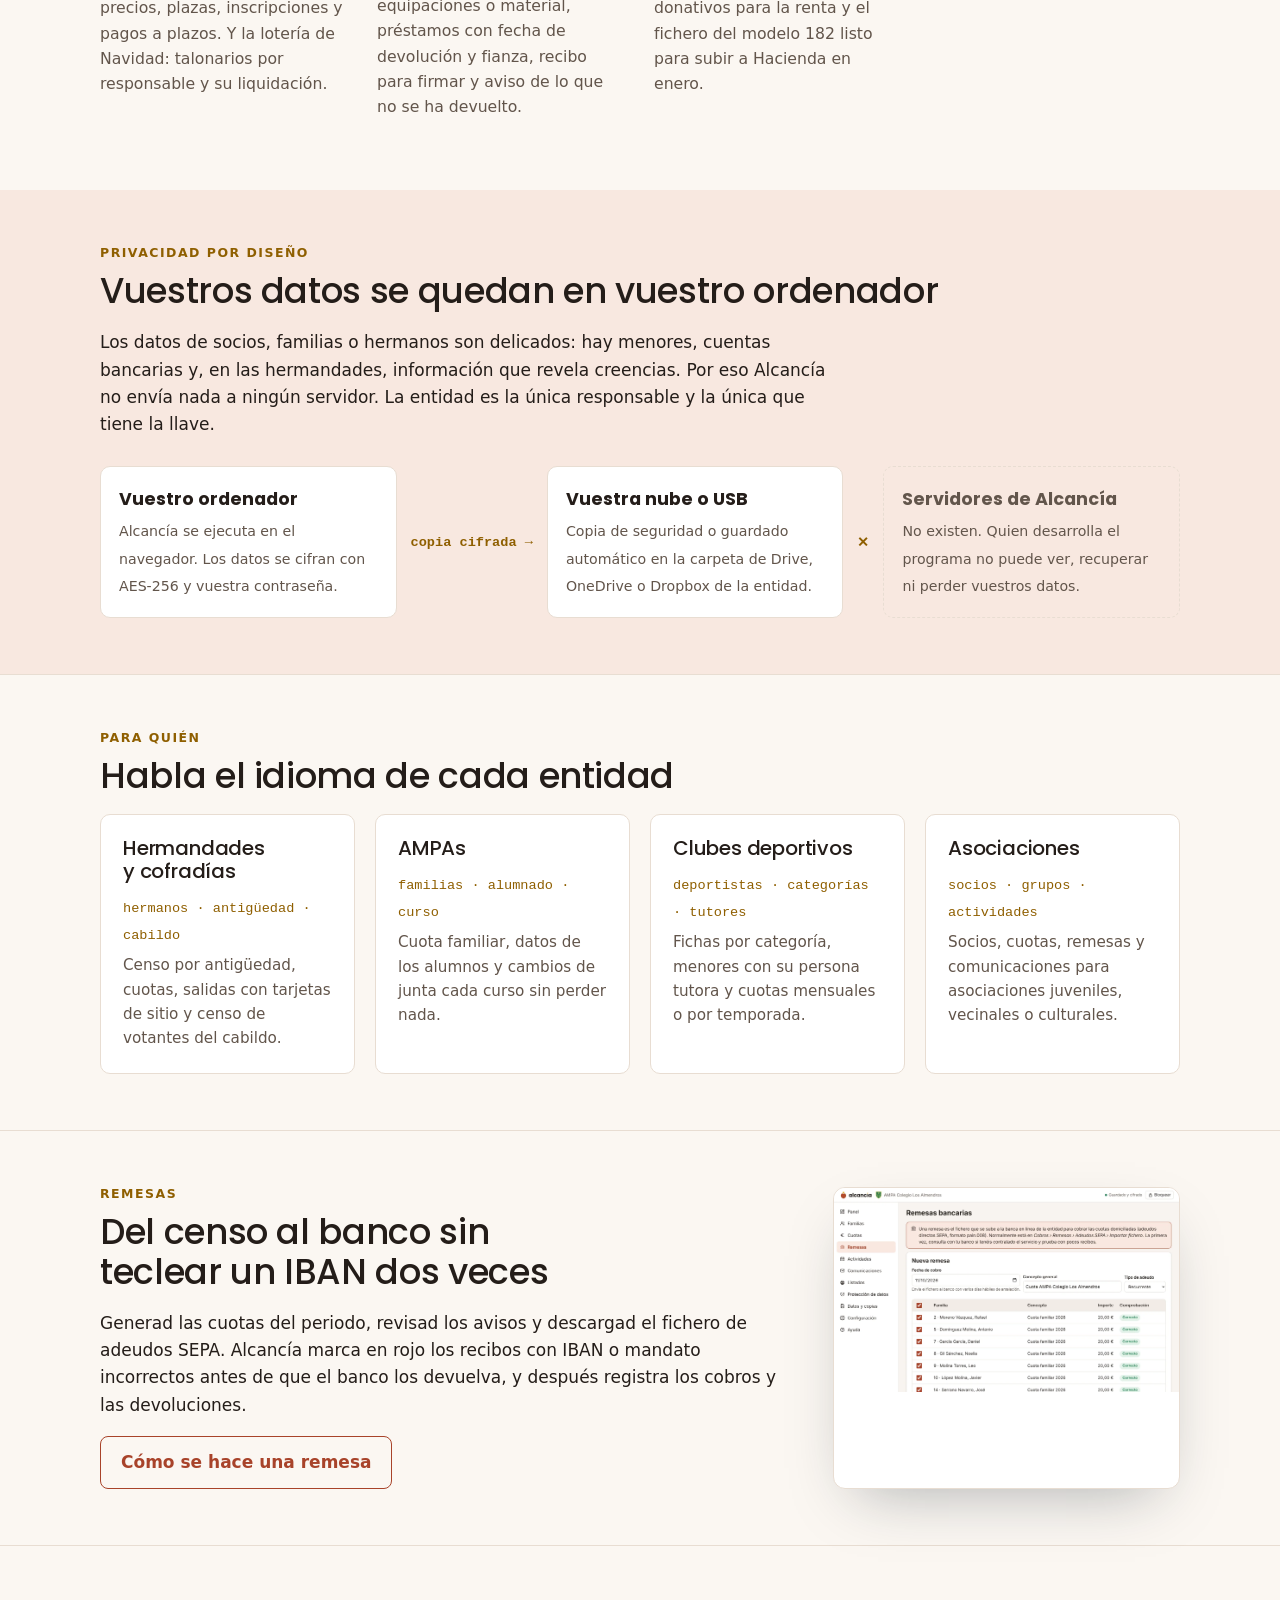
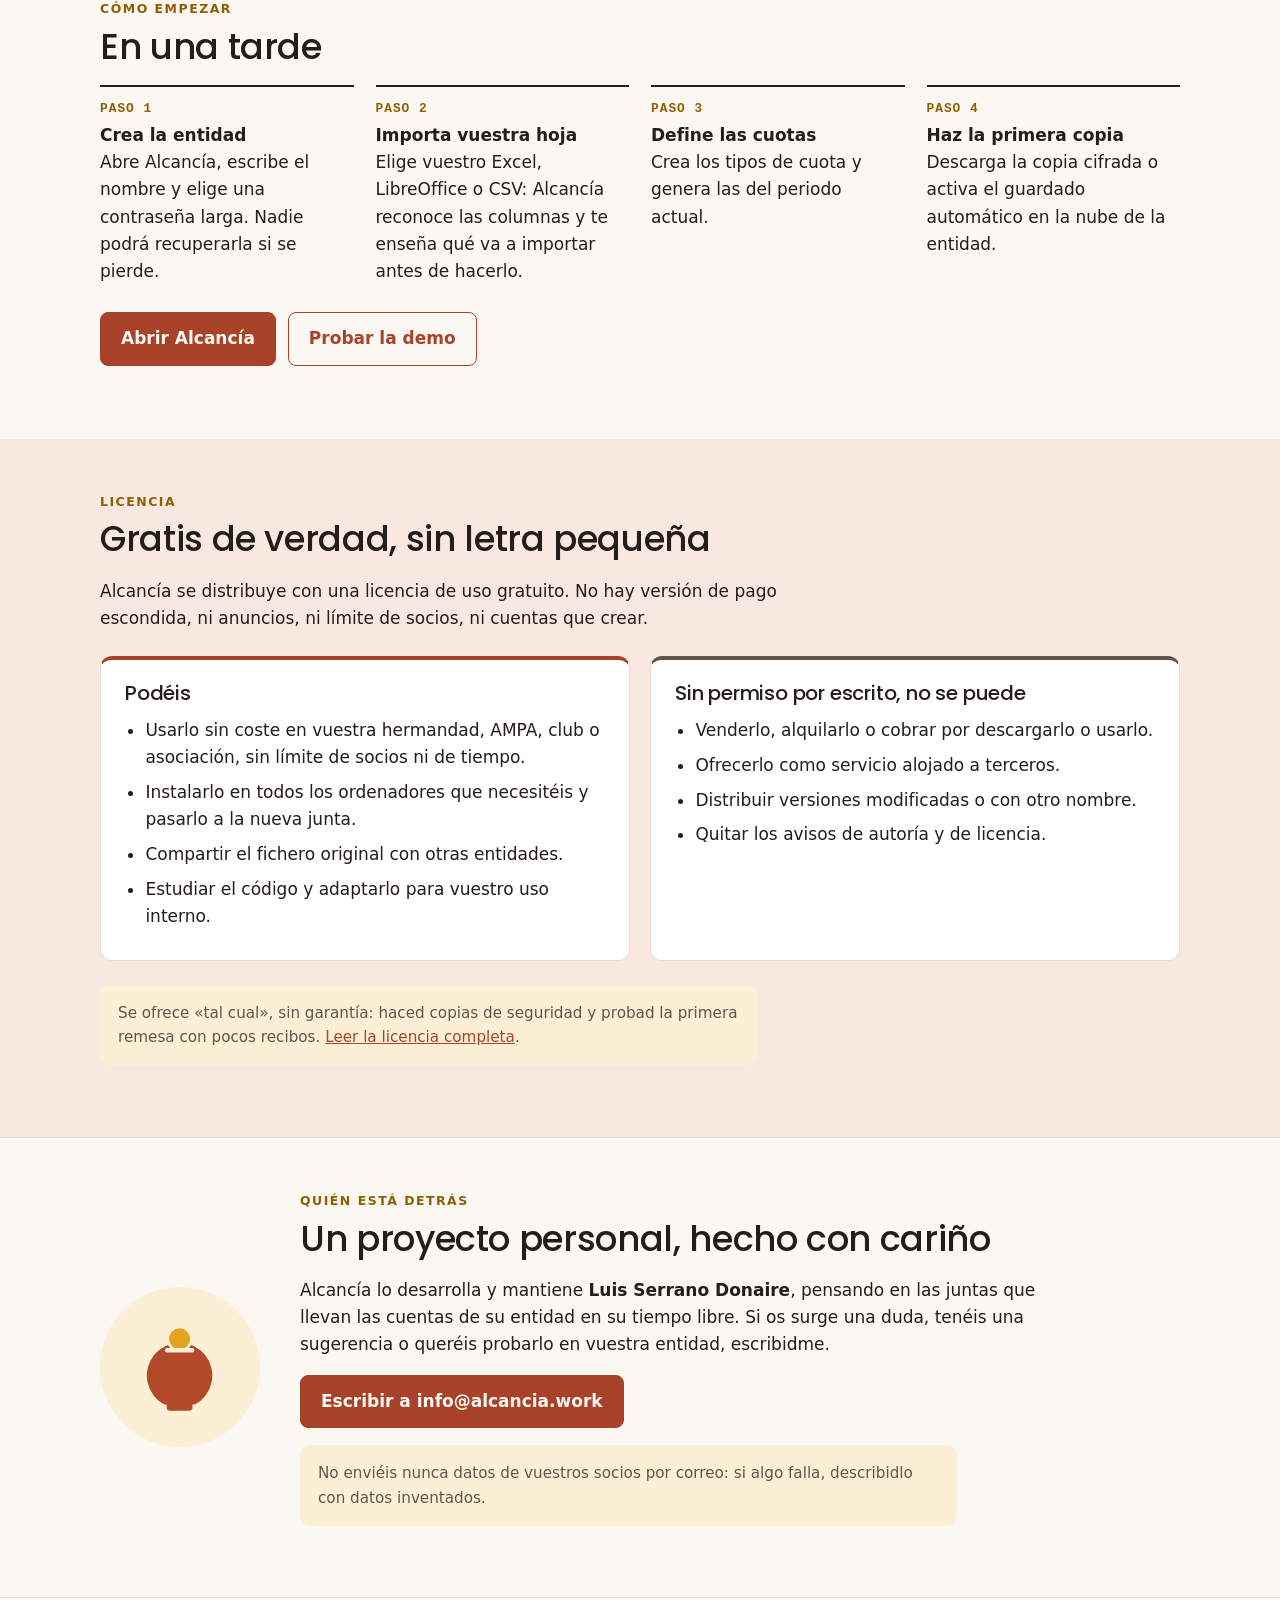
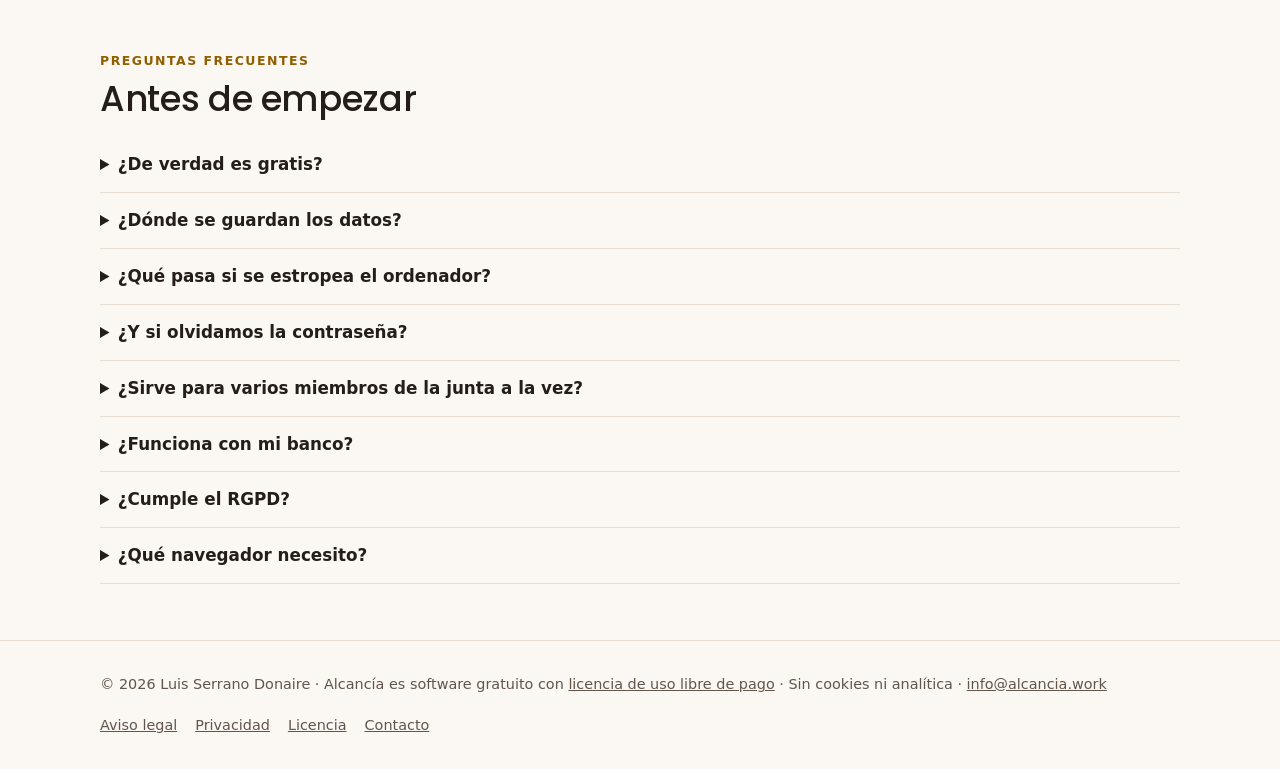
==== commit ac8056f3: "v0.5.0 - Tesorería" ====
--- a/index.html
+++ b/index.html
@@ -21,7 +21,7 @@
 <figure class="captura" style="margin:0"><img src="img/panel.webp" width="1600" height="950" alt="Panel de Alcancía con el número de hermanos de alta, las cuotas pendientes y los avisos de la hermandad de ejemplo"></figure>
 </div>
 <section class="seccion"><div class="envoltorio"><p class="antetitulo">Qué hace</p><h2>Lo que necesita una junta, sin lo que no usa</h2>
-<div class="rejilla"><div class="funcion"><h3>Censo</h3><p>Altas, bajas, búsquedas y fichas completas, con aviso de menores sin tutor, DNI o IBAN erróneos. Importa vuestro Excel tal como está, revisando cada fila antes, y exporta todo a Excel cuando queráis.</p></div><div class="funcion"><h3>Cuotas</h3><p>Tipos de cuota anuales, trimestrales o mensuales. Se generan las de cada periodo sin duplicados y se ve al instante quién debe qué.</p></div><div class="funcion"><h3>Remesas SEPA</h3><p>Genera el fichero de adeudos directos (pain.008) para subirlo a la banca en línea. Comprueba IBAN y mandatos antes de enviarlo.</p></div><div class="funcion"><h3>Comunicaciones</h3><p>Prepara las listas de correo en copia oculta respetando los consentimientos. Nada de pegar direcciones a mano.</p></div><div class="funcion"><h3>Listados</h3><p>Censo, hoja de firmas para asambleas y cabildos, cuotas pendientes, resumen económico y carnés, listos para imprimir o guardar en PDF.</p></div><div class="funcion"><h3>Protección de datos</h3><p>Cláusula informativa y registro de actividades generados con vuestros datos, derechos de acceso y supresión, y plazos de conservación.</p></div><div class="funcion"><h3>Salidas y tarjetas de sitio</h3><p>Para hermandades y cofradías: tipos de tarjeta con su precio, reparto y cobro, listados de pagadas por tipo y censo de votantes del cabildo.</p></div><div class="funcion"><h3>Actividades y lotería</h3><p>Excursiones, comidas, campamentos o cursos con sus precios, plazas, inscripciones y pagos a plazos. Y la lotería de Navidad: talonarios por responsable y su liquidación.</p></div><div class="funcion"><h3>Material y enseres prestados</h3><p>Inventario de túnicas, equipaciones o material, préstamos con fecha de devolución y fianza, recibo para firmar y aviso de lo que no se ha devuelto.</p></div><div class="funcion"><h3>Donativos y modelo 182</h3><p>Para entidades acogidas a la Ley 49/2002: certificados de donativos para la renta y el fichero del modelo 182 listo para subir a Hacienda en enero.</p></div></div></div></section>
+<div class="rejilla"><div class="funcion"><h3>Censo</h3><p>Altas, bajas, búsquedas y fichas completas, con aviso de menores sin tutor, DNI o IBAN erróneos. Importa vuestro Excel tal como está, revisando cada fila antes, y exporta todo a Excel cuando queráis.</p></div><div class="funcion"><h3>Cuotas</h3><p>Tipos de cuota anuales, trimestrales o mensuales. Se generan las de cada periodo sin duplicados y se ve al instante quién debe qué.</p></div><div class="funcion"><h3>Remesas SEPA</h3><p>Genera el fichero de adeudos directos (pain.008) para subirlo a la banca en línea. Comprueba IBAN y mandatos antes de enviarlo.</p></div><div class="funcion"><h3>Tesorería</h3><p>Libro de caja del banco y de la caja con los cobros ya apuntados, gastos por partidas, presupuesto y estado de cuentas para la asamblea.</p></div><div class="funcion"><h3>Comunicaciones</h3><p>Prepara las listas de correo en copia oculta respetando los consentimientos. Nada de pegar direcciones a mano.</p></div><div class="funcion"><h3>Listados</h3><p>Censo, hoja de firmas para asambleas y cabildos, cuotas pendientes, resumen económico y carnés, listos para imprimir o guardar en PDF.</p></div><div class="funcion"><h3>Protección de datos</h3><p>Cláusula informativa y registro de actividades generados con vuestros datos, derechos de acceso y supresión, y plazos de conservación.</p></div><div class="funcion"><h3>Salidas y tarjetas de sitio</h3><p>Para hermandades y cofradías: tipos de tarjeta con su precio, reparto y cobro, listados de pagadas por tipo y censo de votantes del cabildo.</p></div><div class="funcion"><h3>Actividades y lotería</h3><p>Excursiones, comidas, campamentos o cursos con sus precios, plazas, inscripciones y pagos a plazos. Y la lotería de Navidad: talonarios por responsable y su liquidación.</p></div><div class="funcion"><h3>Material y enseres prestados</h3><p>Inventario de túnicas, equipaciones o material, préstamos con fecha de devolución y fianza, recibo para firmar y aviso de lo que no se ha devuelto.</p></div><div class="funcion"><h3>Donativos y modelo 182</h3><p>Para entidades acogidas a la Ley 49/2002: certificados de donativos para la renta y el fichero del modelo 182 listo para subir a Hacienda en enero.</p></div></div></div></section>
 <section class="seccion tinte"><div class="envoltorio"><p class="antetitulo">Privacidad por diseño</p><h2>Vuestros datos se quedan en vuestro ordenador</h2>
 <p>Los datos de socios, familias o hermanos son delicados: hay menores, cuentas bancarias y, en las hermandades, información que revela creencias. Por eso Alcancía no envía nada a ningún servidor. La entidad es la única responsable y la única que tiene la llave.</p>
 <div class="esquema" aria-label="Esquema de dónde se guardan los datos">
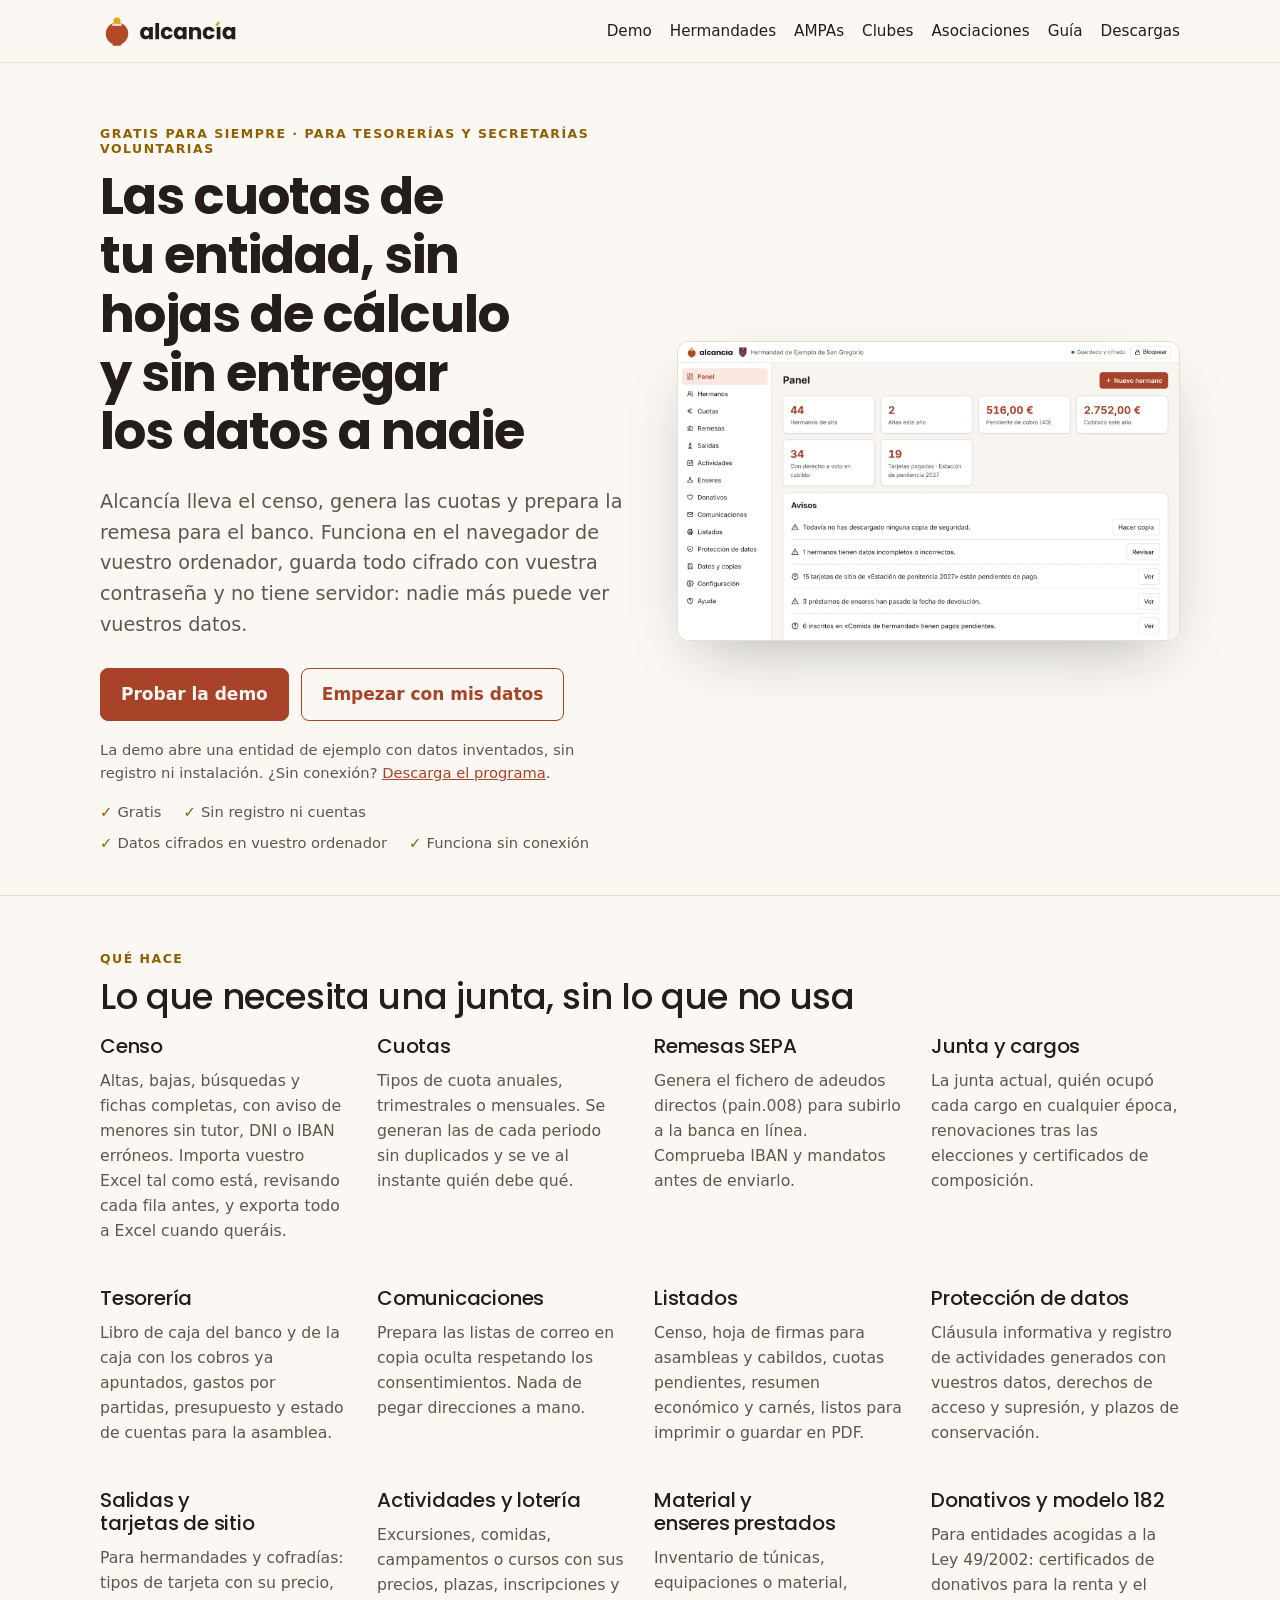
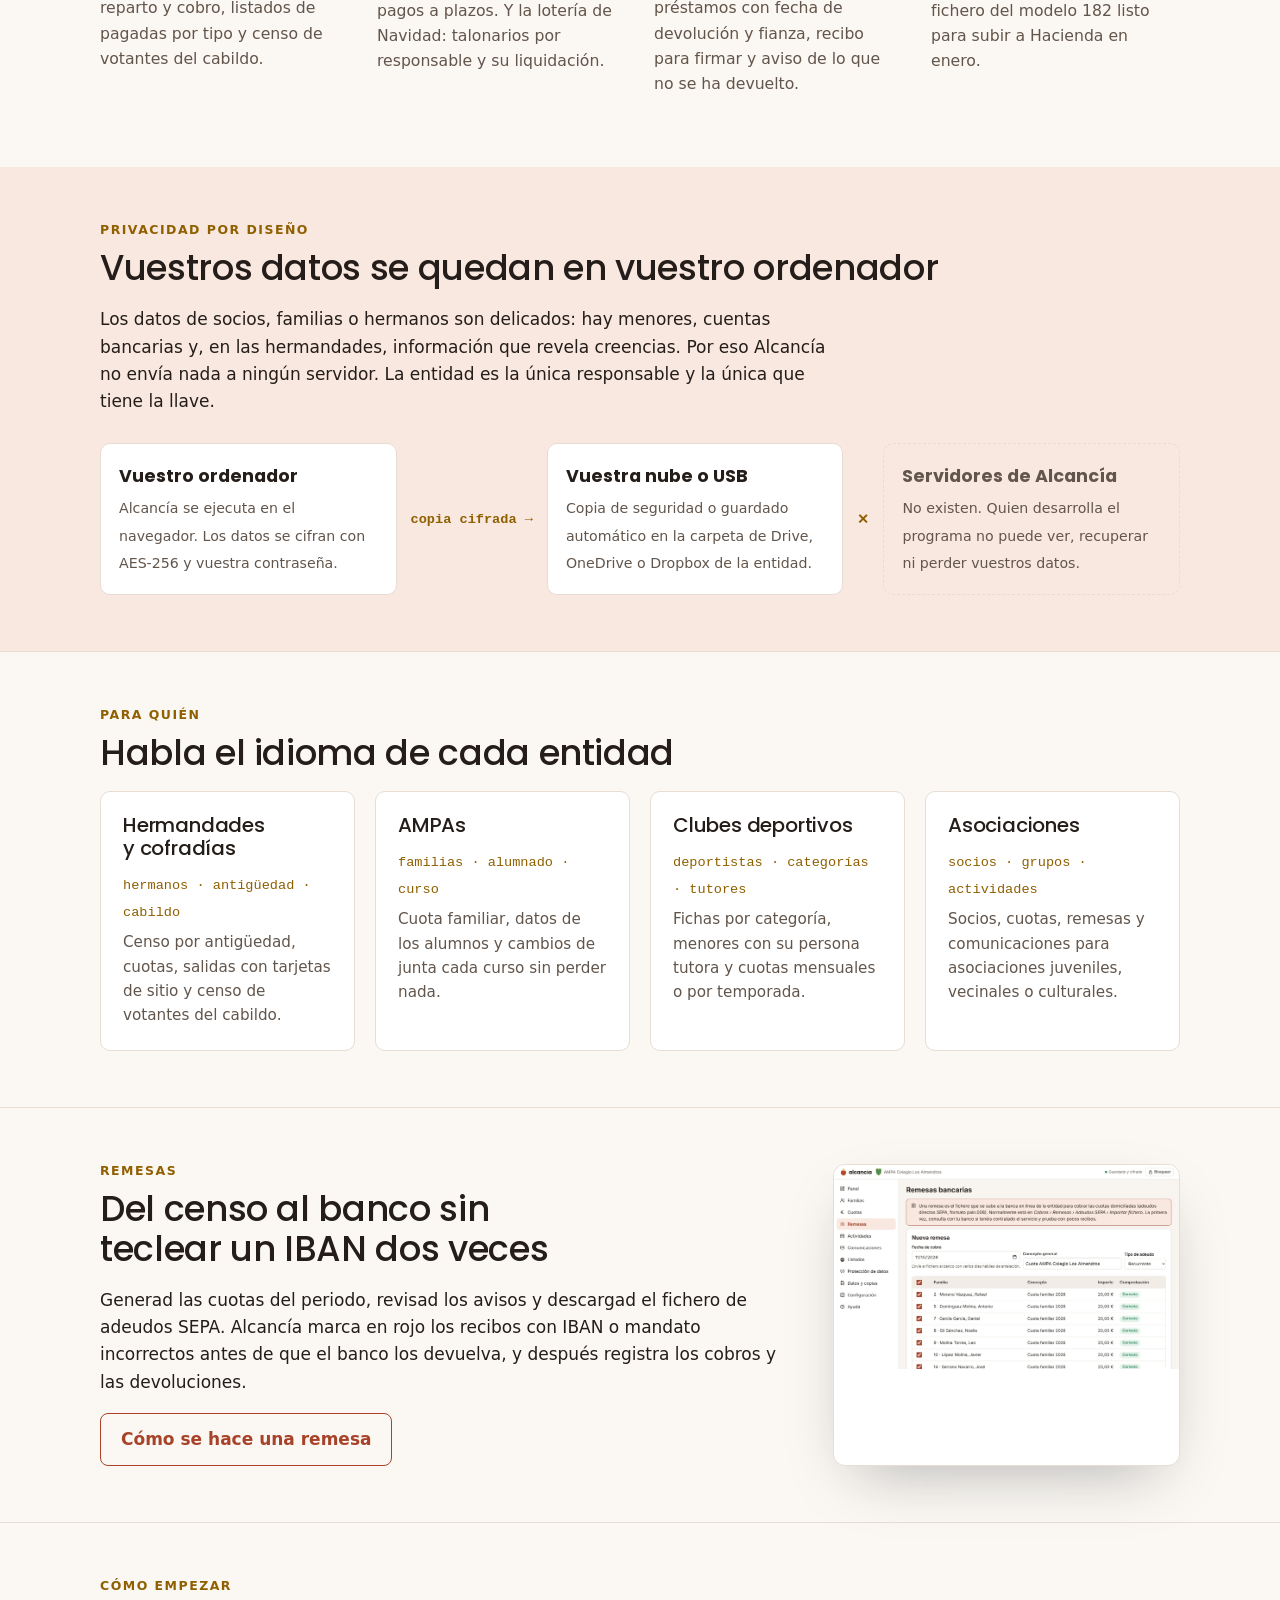
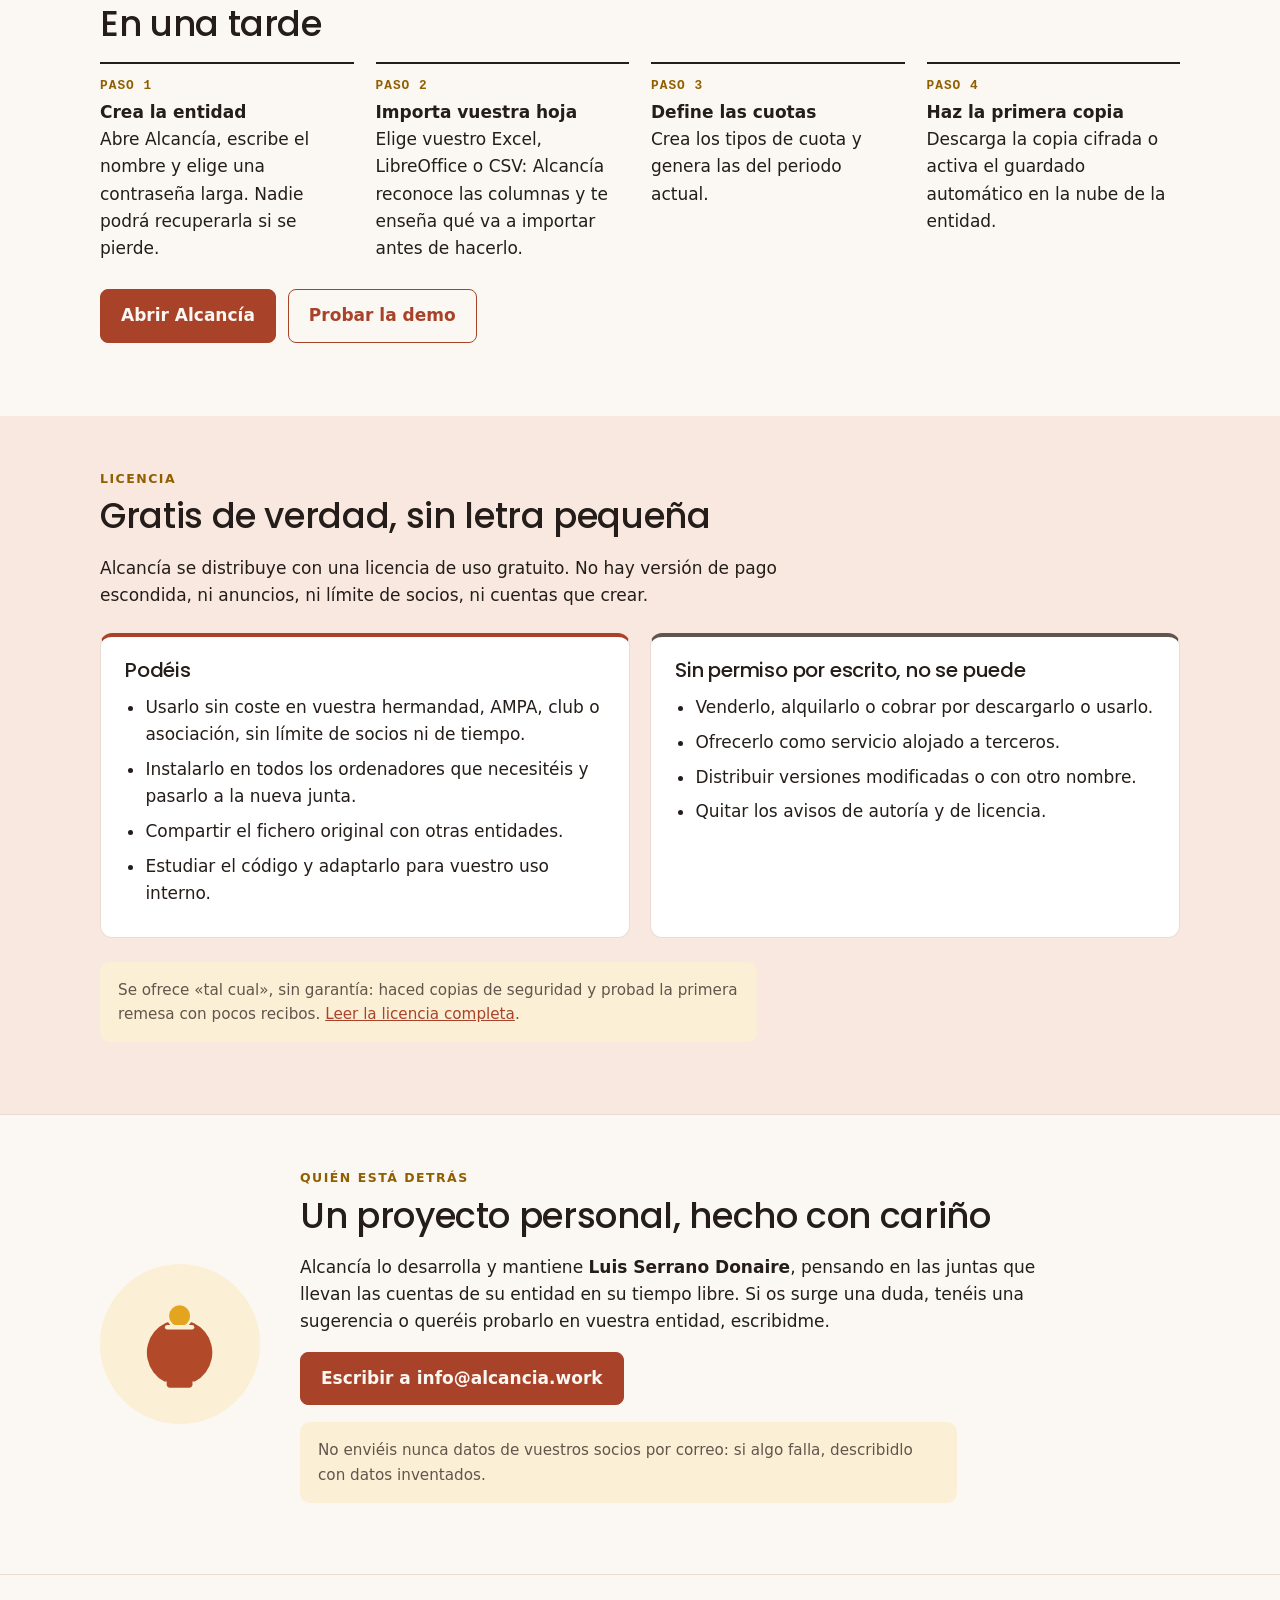
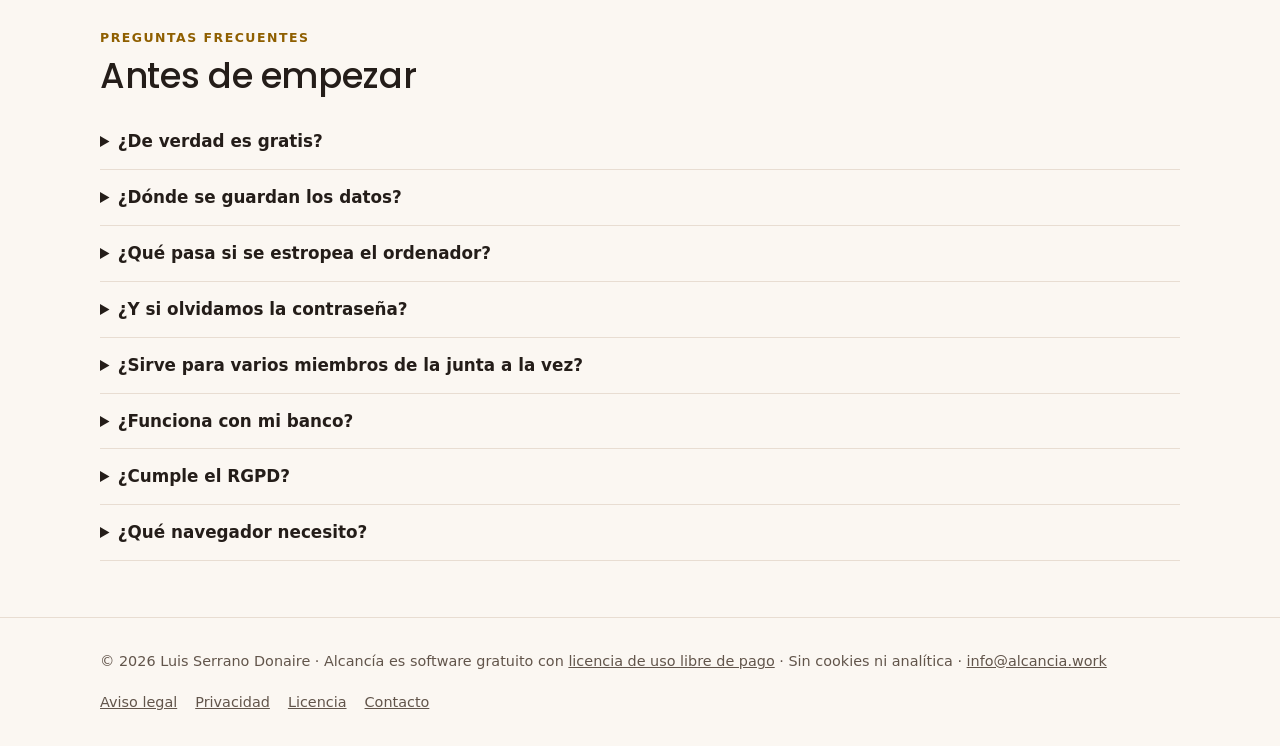
==== commit 48e895ad: "v0.6.1 - Cargos" ====
--- a/index.html
+++ b/index.html
@@ -21,7 +21,7 @@
 <figure class="captura" style="margin:0"><img src="img/panel.webp" width="1600" height="950" alt="Panel de Alcancía con el número de hermanos de alta, las cuotas pendientes y los avisos de la hermandad de ejemplo"></figure>
 </div>
 <section class="seccion"><div class="envoltorio"><p class="antetitulo">Qué hace</p><h2>Lo que necesita una junta, sin lo que no usa</h2>
-<div class="rejilla"><div class="funcion"><h3>Censo</h3><p>Altas, bajas, búsquedas y fichas completas, con aviso de menores sin tutor, DNI o IBAN erróneos. Importa vuestro Excel tal como está, revisando cada fila antes, y exporta todo a Excel cuando queráis.</p></div><div class="funcion"><h3>Cuotas</h3><p>Tipos de cuota anuales, trimestrales o mensuales. Se generan las de cada periodo sin duplicados y se ve al instante quién debe qué.</p></div><div class="funcion"><h3>Remesas SEPA</h3><p>Genera el fichero de adeudos directos (pain.008) para subirlo a la banca en línea. Comprueba IBAN y mandatos antes de enviarlo.</p></div><div class="funcion"><h3>Tesorería</h3><p>Libro de caja del banco y de la caja con los cobros ya apuntados, gastos por partidas, presupuesto y estado de cuentas para la asamblea.</p></div><div class="funcion"><h3>Comunicaciones</h3><p>Prepara las listas de correo en copia oculta respetando los consentimientos. Nada de pegar direcciones a mano.</p></div><div class="funcion"><h3>Listados</h3><p>Censo, hoja de firmas para asambleas y cabildos, cuotas pendientes, resumen económico y carnés, listos para imprimir o guardar en PDF.</p></div><div class="funcion"><h3>Protección de datos</h3><p>Cláusula informativa y registro de actividades generados con vuestros datos, derechos de acceso y supresión, y plazos de conservación.</p></div><div class="funcion"><h3>Salidas y tarjetas de sitio</h3><p>Para hermandades y cofradías: tipos de tarjeta con su precio, reparto y cobro, listados de pagadas por tipo y censo de votantes del cabildo.</p></div><div class="funcion"><h3>Actividades y lotería</h3><p>Excursiones, comidas, campamentos o cursos con sus precios, plazas, inscripciones y pagos a plazos. Y la lotería de Navidad: talonarios por responsable y su liquidación.</p></div><div class="funcion"><h3>Material y enseres prestados</h3><p>Inventario de túnicas, equipaciones o material, préstamos con fecha de devolución y fianza, recibo para firmar y aviso de lo que no se ha devuelto.</p></div><div class="funcion"><h3>Donativos y modelo 182</h3><p>Para entidades acogidas a la Ley 49/2002: certificados de donativos para la renta y el fichero del modelo 182 listo para subir a Hacienda en enero.</p></div></div></div></section>
+<div class="rejilla"><div class="funcion"><h3>Censo</h3><p>Altas, bajas, búsquedas y fichas completas, con aviso de menores sin tutor, DNI o IBAN erróneos. Importa vuestro Excel tal como está, revisando cada fila antes, y exporta todo a Excel cuando queráis.</p></div><div class="funcion"><h3>Cuotas</h3><p>Tipos de cuota anuales, trimestrales o mensuales. Se generan las de cada periodo sin duplicados y se ve al instante quién debe qué.</p></div><div class="funcion"><h3>Remesas SEPA</h3><p>Genera el fichero de adeudos directos (pain.008) para subirlo a la banca en línea. Comprueba IBAN y mandatos antes de enviarlo.</p></div><div class="funcion"><h3>Junta y cargos</h3><p>La junta actual, quién ocupó cada cargo en cualquier época, renovaciones tras las elecciones y certificados de composición.</p></div><div class="funcion"><h3>Tesorería</h3><p>Libro de caja del banco y de la caja con los cobros ya apuntados, gastos por partidas, presupuesto y estado de cuentas para la asamblea.</p></div><div class="funcion"><h3>Comunicaciones</h3><p>Prepara las listas de correo en copia oculta respetando los consentimientos. Nada de pegar direcciones a mano.</p></div><div class="funcion"><h3>Listados</h3><p>Censo, hoja de firmas para asambleas y cabildos, cuotas pendientes, resumen económico y carnés, listos para imprimir o guardar en PDF.</p></div><div class="funcion"><h3>Protección de datos</h3><p>Cláusula informativa y registro de actividades generados con vuestros datos, derechos de acceso y supresión, y plazos de conservación.</p></div><div class="funcion"><h3>Salidas y tarjetas de sitio</h3><p>Para hermandades y cofradías: tipos de tarjeta con su precio, reparto y cobro, listados de pagadas por tipo y censo de votantes del cabildo.</p></div><div class="funcion"><h3>Actividades y lotería</h3><p>Excursiones, comidas, campamentos o cursos con sus precios, plazas, inscripciones y pagos a plazos. Y la lotería de Navidad: talonarios por responsable y su liquidación.</p></div><div class="funcion"><h3>Material y enseres prestados</h3><p>Inventario de túnicas, equipaciones o material, préstamos con fecha de devolución y fianza, recibo para firmar y aviso de lo que no se ha devuelto.</p></div><div class="funcion"><h3>Donativos y modelo 182</h3><p>Para entidades acogidas a la Ley 49/2002: certificados de donativos para la renta y el fichero del modelo 182 listo para subir a Hacienda en enero.</p></div></div></div></section>
 <section class="seccion tinte"><div class="envoltorio"><p class="antetitulo">Privacidad por diseño</p><h2>Vuestros datos se quedan en vuestro ordenador</h2>
 <p>Los datos de socios, familias o hermanos son delicados: hay menores, cuentas bancarias y, en las hermandades, información que revela creencias. Por eso Alcancía no envía nada a ningún servidor. La entidad es la única responsable y la única que tiene la llave.</p>
 <div class="esquema" aria-label="Esquema de dónde se guardan los datos">
